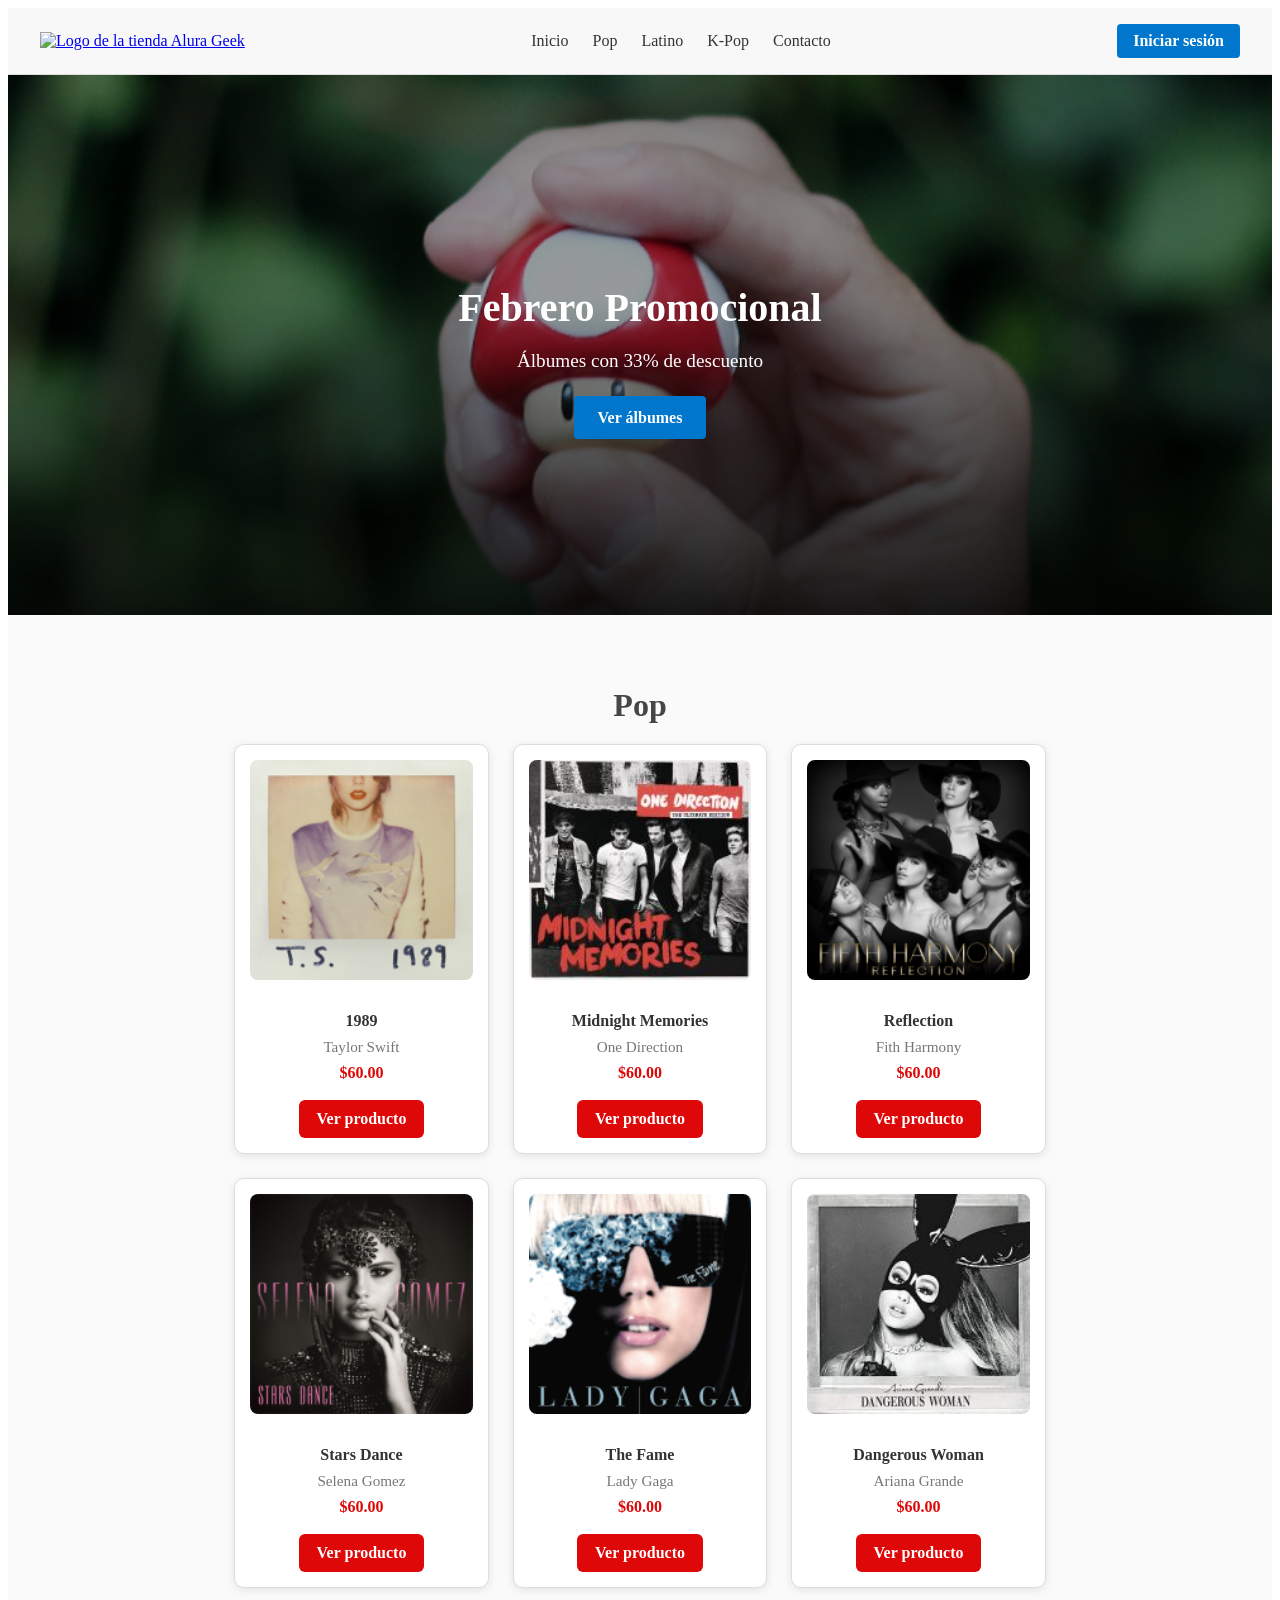
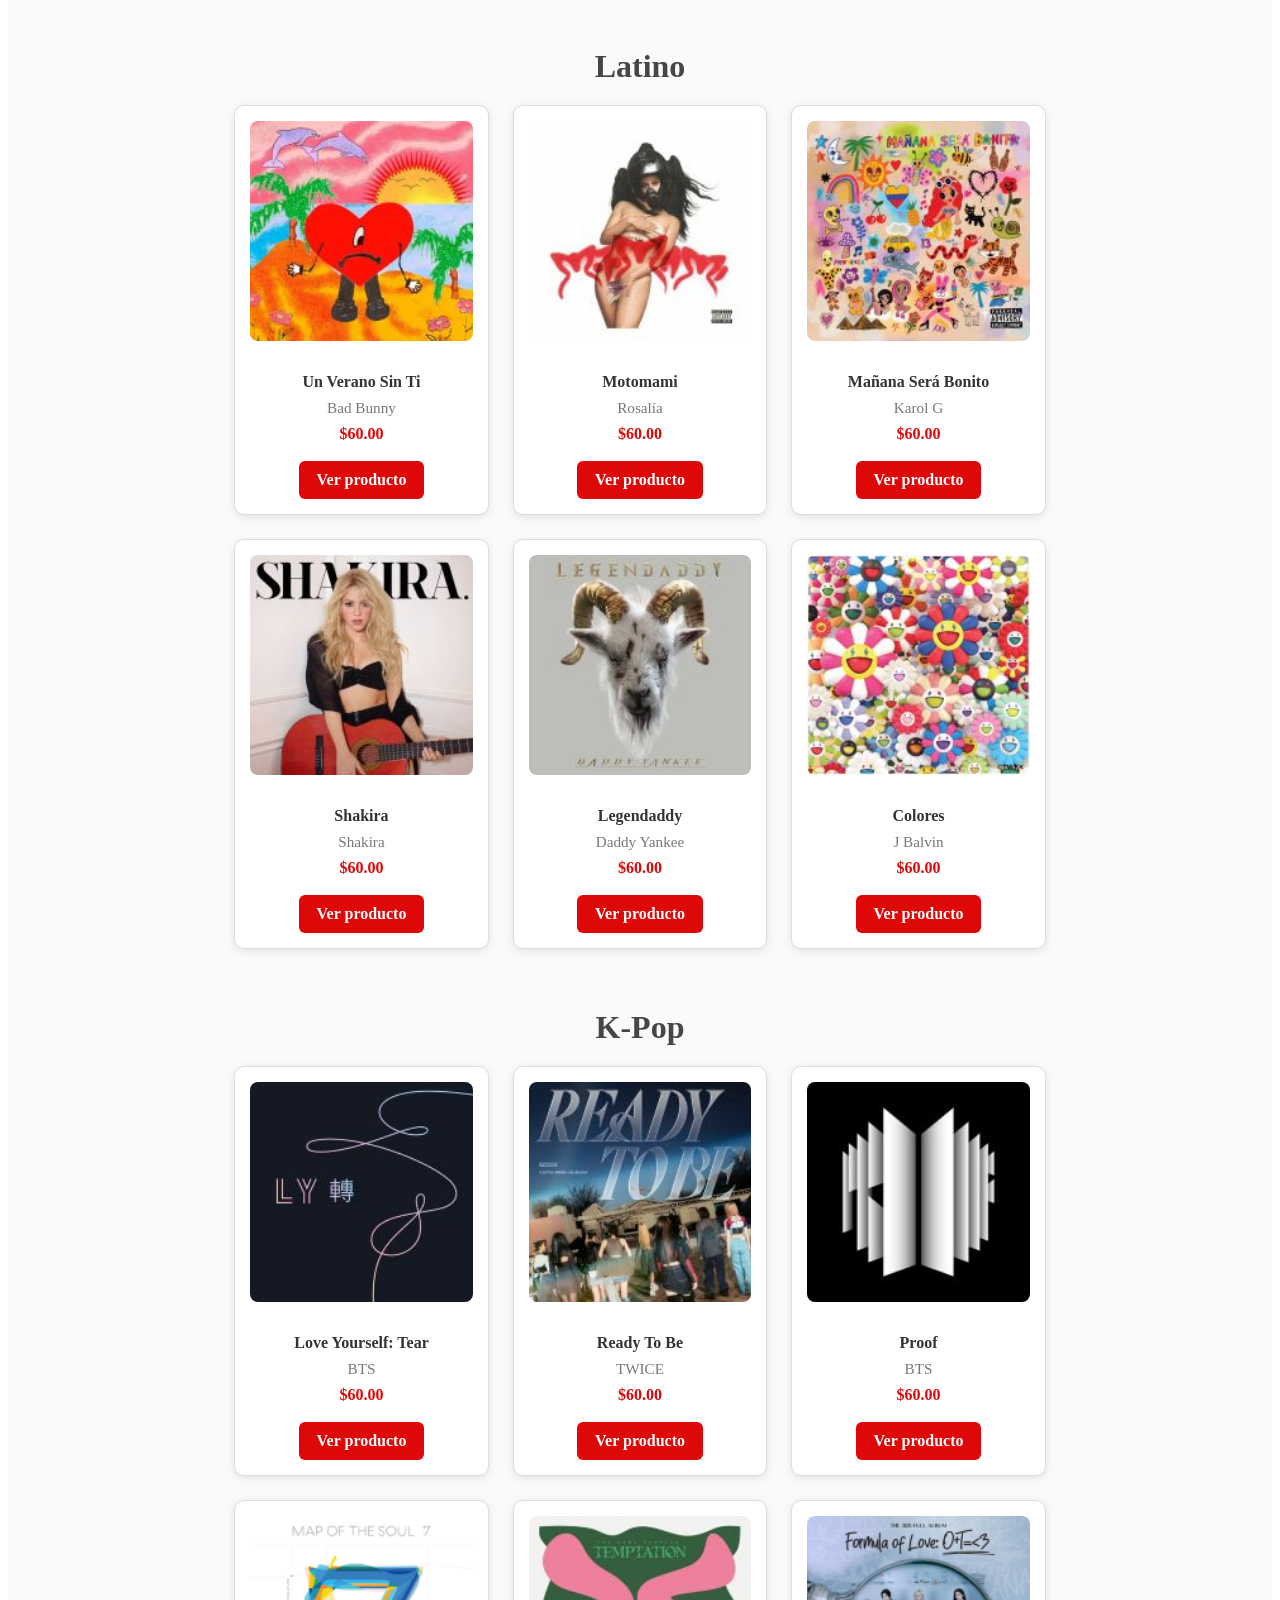
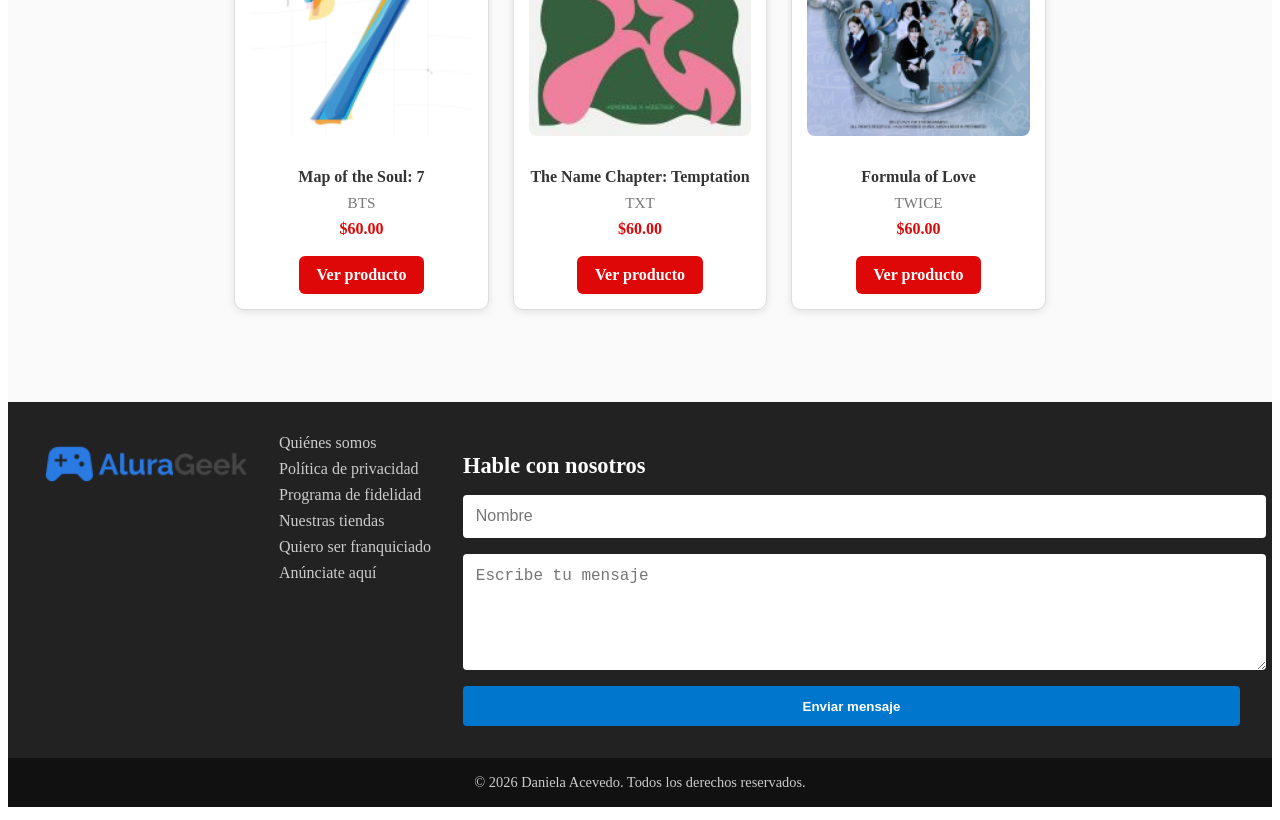
==== index.html @ 9dada1b1 "Primer commit del proyecto Alura Geek" ====
<!DOCTYPE html>
<html lang="es">
<head>
<meta charset="UTF-8">
<meta name="viewport" content="width=device-width, initial-scale=1.0">
<meta name="description" content="Tienda de álbumes musicales.">
<title>Alura Geek | Tienda de Álbumes</title>
<link rel="preconnect" href="https://fonts.googleapis.com">
<link rel="preconnect" href="https://fonts.gstatic.com" crossorigin>
<link href="https://fonts.googleapis.com/css2?family=Raleway:wght@400;500;700&display=swap" rel="stylesheet">

<link rel="stylesheet" href="estilos.css">

<link rel="stylesheet" href="css/producto.css">
</head>
<body>

<header class="header">
    <div class="logo">
        <a href="index.html">
            <img src="img/logo.png" alt="Logo de la tienda Alura Geek" loading="lazy">
        </a>
    </div>

    <nav class="navbar" aria-label="Menú principal">
        <ul class="menu">
            <li><a href="index.html">Inicio</a></li>
            <li><a href="#pop">Pop</a></li>
            <li><a href="#latino">Latino</a></li>
            <li><a href="#kpop">K-Pop</a></li>
            <li><a href="#contacto">Contacto</a></li>
        </ul>
    </nav>

        <a href="login.html" class="boton-login">Iniciar sesión</a>

   
</header>

<section class="banner">
    <div class="banner-content">
        <h1 class="banner-title">Febrero Promocional</h1>
        <p class="banner-subtitle">Álbumes con 33% de descuento</p>
        <a href="#pop" class="banner-button">Ver álbumes</a>
    </div>
</section>

<main class="contenido-productos">

<section id="pop" class="section-albums-pop">
<h2 class="titulo">Pop</h2>
<ul class="lista-productos">



    <li class="producto">
        <img src="img/1989 taylor swift.png" alt="Álbum 1989 de Taylor Swift" loading="lazy">
        <h3 class="descripcion-producto">1989</h3>
        <p class="artista">Taylor Swift</p>
        <p class="precio-producto">$60.00</p>
        <a href="#" class="boton-producto">Ver producto</a>
    </li>


    <li class="producto">
        <img src="img/midnight memories - one direction.jpg" alt="Álbum Midnight Memories de One Direction" loading="lazy">
        <h3 class="descripcion-producto">Midnight Memories</h3>
        <p class="artista">One Direction</p>
        <p class="precio-producto">$60.00</p>
        <a href="#" class="boton-producto" id="verProductoBtn">Ver producto</a>
    </li>



    <li class="producto">
        <img src="img/reflection -  fifth harmony.png" alt="Álbum Reflection de Fith Harmony" loading="lazy">
        <h3 class="descripcion-producto">Reflection</h3>
        <p class="artista">Fith Harmony</p>
        <p class="precio-producto">$60.00</p>
        <a href="#" class="boton-producto" id="verProductoBtn">Ver producto</a>
    </li>


    <li class="producto">
        <img src="img/stars dance - selena gomez.png" alt="Álbum Stars Dance de Selena Gomez" loading="lazy">
        <h3 class="descripcion-producto">Stars Dance</h3>
        <p class="artista">Selena Gomez</p>
        <p class="precio-producto">$60.00</p>
        <a href="#" class="boton-producto">Ver producto</a>
    </li>




    <li class="producto">
         <img src="img/the tame - lady gaga.png" alt="Álbum The Fame de Lady Gaga"
        loading="lazy">
         <h3 class="descripcion-producto"> The Fame </h3>
<p class="artista">
        Lady Gaga
    </p>

    <p class="precio-producto">
        $60.00
    </p>

    <a href="#" class="boton-producto">
        Ver producto
    </a>
    </li>



    <li class="producto">

    <img
        src="img/dangerous woman - ariana grande.jpg"
        alt="Álbum Dangerous Woman de Ariana Grande"
        loading="lazy">

    <h3 class="descripcion-producto">
        Dangerous Woman
    </h3>

    <p class="artista">
        Ariana Grande
    </p>

    <p class="precio-producto">
        $60.00
    </p>

    <a href="#" class="boton-producto">
        Ver producto
    </a>

</li>
</ul>

 
<!-- Modal genérico -->
<div id="modalProducto" class="modal">
    <div class="modal-content">
        <span class="cerrar">&times;</span>
        <h2 id="modalTitulo"></h2>
        <img id="modalImagen" src="" alt="">
        <p id="modalArtista"></p>
        <p id="modalPrecio"></p>
        <button class="boton-comprar">Comprar ahora</button>
    </div>
</div>


</section>





<section class="albums-latino" id="latino">

    <h2 class="titulo">Latino</h2>

    <ul class="lista-productos">

        <li class="producto">

            <img
                src="img/un verano sin ti - bad bunny.jpg"
                alt="Álbum Un Verano Sin Ti de Bad Bunny"
                loading="lazy">

            <h3 class="descripcion-producto">
                Un Verano Sin Ti
            </h3>

            <p class="artista">
                Bad Bunny
            </p>

            <p class="precio-producto">
                $60.00
            </p>

            <a href="#" class="boton-producto">
                Ver producto
            </a>

        </li>

        <li class="producto">

            <img
                src="img/motomami-rosalia.jpg"
                alt="Álbum Motomami de Rosalía"
                loading="lazy">

            <h3 class="descripcion-producto">
                Motomami
            </h3>

            <p class="artista">
                Rosalía
            </p>

            <p class="precio-producto">
                $60.00
            </p>

            <a href="#" class="boton-producto">
                Ver producto
            </a>

        </li>

        <li class="producto">

            <img
                src="img/mañana será bonito -karol g.jpg"
                alt="Álbum Mañana Será Bonito de Karol G"
                loading="lazy">

            <h3 class="descripcion-producto">
                Mañana Será Bonito
            </h3>

            <p class="artista">
                Karol G
            </p>

            <p class="precio-producto">
                $60.00
            </p>

            <a href="#" class="boton-producto">
                Ver producto
            </a>

        </li>

        <li class="producto">

            <img
                src="img/shakira-shakira.jpg"
                alt="Álbum Shakira de Shakira"
                loading="lazy">

            <h3 class="descripcion-producto">
                Shakira
            </h3>

            <p class="artista">
                Shakira
            </p>

            <p class="precio-producto">
                $60.00
            </p>

            <a href="#" class="boton-producto">
                Ver producto
            </a>

        </li>

        <li class="producto">

            <img
                src="img/legendaddy - daddy yankee.jpg"
                alt="Álbum Legendaddy de Daddy Yankee"
                loading="lazy">

            <h3 class="descripcion-producto">
                Legendaddy
            </h3>

            <p class="artista">
                Daddy Yankee
            </p>

            <p class="precio-producto">
                $60.00
            </p>

            <a href="#" class="boton-producto">
                Ver producto
            </a>

        </li>

        <li class="producto">

            <img
                src="img/colores -jbalvin.jpg"
                alt="Álbum Colores de J Balvin"
                loading="lazy">

            <h3 class="descripcion-producto">
                Colores
            </h3>

            <p class="artista">
                J Balvin
            </p>

            <p class="precio-producto">
                $60.00
            </p>

            <a href="#" class="boton-producto">
                Ver producto
            </a>

        </li>

    </ul>

</section>


<section class="diversos" id="kpop">

    <h2 class="titulo">K-Pop</h2>

    <ul class="lista-productos">

        <li class="producto">

            <img
                src="img/love yourself tear -bts.jpg"
                alt="Álbum Love Yourself: Tear de BTS"
                loading="lazy">

            <h3 class="descripcion-producto">
                Love Yourself: Tear
            </h3>

            <p class="artista">
                BTS
            </p>

            <p class="precio-producto">
                $60.00
            </p>

            <a href="#" class="boton-producto">
                Ver producto
            </a>

        </li>

        <li class="producto">

            <img
                src="img/ready to be - twice.jpg"
                alt="Álbum Ready To Be de TWICE"
                loading="lazy">

            <h3 class="descripcion-producto">
                Ready To Be
            </h3>

            <p class="artista">
                TWICE
            </p>

            <p class="precio-producto">
                $60.00
            </p>

            <a href="#" class="boton-producto">
                Ver producto
            </a>

        </li>

        <li class="producto">

            <img
                src="img/proof - bts.jpg"
                alt="Álbum Proof de BTS"
                loading="lazy">

            <h3 class="descripcion-producto">
                Proof
            </h3>

            <p class="artista">
                BTS
            </p>

            <p class="precio-producto">
                $60.00
            </p>

            <a href="#" class="boton-producto">
                Ver producto
            </a>

        </li>

        <li class="producto">

            <img
                src="img/map of the soul - bts.png"
                alt="Álbum Map of the Soul: 7 de BTS"
                loading="lazy">

            <h3 class="descripcion-producto">
                Map of the Soul: 7
            </h3>

            <p class="artista">
                BTS
            </p>

            <p class="precio-producto">
                $60.00
            </p>

            <a href="#" class="boton-producto">
                Ver producto
            </a>

        </li>

        <li class="producto">

            <img
                src="img/the name chapter temptation - txt.jpg"
                alt="Álbum The Name Chapter: Temptation de TXT"
                loading="lazy">

            <h3 class="descripcion-producto">
                The Name Chapter: Temptation
            </h3>

            <p class="artista">
                TXT
            </p>

            <p class="precio-producto">
                $60.00
            </p>

            <a href="#" class="boton-producto">
                Ver producto
            </a>

        </li>

        <li class="producto">

            <img
                src="img/formula of love-twice.png"
                alt="Álbum Formula of Love de TWICE"
                loading="lazy">

            <h3 class="descripcion-producto">
                Formula of Love
            </h3>

            <p class="artista">
                TWICE
            </p>

            <p class="precio-producto">
                $60.00
            </p>

            <a href="#" class="boton-producto">
                Ver producto
            </a>

        </li>

    </ul>

</section>

</main>

<footer class="rodapie" id="contacto">

    <div class="contenido">

        <img
            class="rodapie-logo"
            src="img/Logo.png"
            alt="Logo de Alura Geek"
            loading="lazy">

        <nav class="links">

            <a href="#">Quiénes somos</a>

            <a href="#">Política de privacidad</a>

            <a href="#">Programa de fidelidad</a>

            <a href="#">Nuestras tiendas</a>

            <a href="#">Quiero ser franquiciado</a>

            <a href="#">Anúnciate aquí</a>

        </nav>

        <div class="contacto">

            <h2 class="titulo-hable-nosotros">
                Hable con nosotros
            </h2>

            <form class="campos">

                <input
                    id="nombre"
                    class="campo-nombre"
                    type="text"
                    placeholder="Nombre"
                    required>

                <textarea
                    id="mensaje"
                    class="campo-mensaje"
                    placeholder="Escribe tu mensaje"
                    rows="5"
                    required></textarea>

                <button
                    class="boton-mensaje"
                    type="submit">
                    Enviar mensaje
                </button>

            </form>

        </div>

    </div>

</footer>

<footer class="footer">

    <p class="titulo-footer">
        © 2026 Daniela Acevedo. Todos los derechos reservados.
    </p>

</footer>

<script>

const botones = document.querySelectorAll(".lista-productos .boton-producto");
const modal = document.getElementById("modalProducto");
const cerrar = modal.querySelector(".cerrar");

const modalTitulo = document.getElementById("modalTitulo");
const modalImagen = document.getElementById("modalImagen");
const modalArtista = document.getElementById("modalArtista");
const modalPrecio = document.getElementById("modalPrecio");

botones.forEach(boton => {
    boton.addEventListener("click", e => {
        e.preventDefault();
        const producto = boton.closest(".producto");

        // Extraer datos
        const titulo = producto.querySelector(".descripcion-producto").textContent;
        const artista = producto.querySelector(".artista").textContent;
        const precio = producto.querySelector(".precio-producto").textContent;
        const imagenSrc = producto.querySelector("img").src;

        // Insertar en modal
        modalTitulo.textContent = titulo;
        modalArtista.textContent = artista;
        modalPrecio.textContent = precio;
        modalImagen.src = imagenSrc;
        modalImagen.alt = titulo;

        // Mostrar modal
        modal.style.display = "flex";
    });
});

// Cerrar modal
cerrar.onclick = () => modal.style.display = "none";
window.onclick = e => { if (e.target === modal) modal.style.display = "none"; };




</script>

</body>
</html>
---- estilos.css ----
/* ===== Header ===== */
.header {
    background-color: #f8f8f8;
    border-bottom: 1px solid #ddd;
    display: flex;
    align-items: center;
    padding: 1rem 2rem;
    gap: 2rem; /* espacio entre logo, menú y botón */
}

/* Logo */
.logo img {
    height: 50px;
    width: auto;
}

/* Navegación */
.navbar {
    flex: 1; /* ocupa espacio central */
}

.navbar .menu {
    display: flex;
    list-style: none;
    gap: 1.5rem;
    justify-content: center; /* centra el menú */
    margin: 0;
    padding: 0;
}

.navbar .menu li a {
    color: #333;
    text-decoration: none;
    font-weight: 500;
    transition: color 0.3s ease;
}

.navbar .menu li a:hover {
    color: #0077cc;
}

/* Botón login */
.boton-login {
    background-color: #0077cc; /* azul corporativo */
    color: #fff;
    padding: 0.5rem 1rem;
    border-radius: 4px;
    text-decoration: none;
    font-weight: bold;
    transition: background-color 0.3s ease;
    display: inline-block;
}

.boton-login:hover {
    background-color: #005fa3;
}

/* ===== Responsivo ===== */
@media (max-width: 768px) {
    .header {
        flex-direction: column;
        align-items: flex-start;
    }

    .navbar {
        width: 100%;
    }

    .navbar .menu {
        flex-direction: column;
        gap: 0.8rem;
        margin-top: 1rem;
        justify-content: flex-start;
    }

    .boton-login {
        margin-top: 1rem;
        align-self: flex-end;
    }
}





/* ===== Banner ===== */
.banner {
    background: url("img/banner-image.png") center/cover no-repeat; /* Imagen de fondo */
    height: 60vh;
    display: flex;
    align-items: center;
    justify-content: center;
    text-align: center;
    color: #fff;
    position: relative;
}

/* Fondo semitransparente para mejorar legibilidad */
.banner::before {
    content: "";
    position: absolute;
    inset: 0;
    background: rgba(0,0,0,0.4);
}

.banner-content {
    position: relative;
    z-index: 1;
    max-width: 600px;
    padding: 1rem;
}

/* Título */
.banner-title {
    font-size: 2.5rem;
    margin-bottom: 0.5rem;
    font-weight: bold;
}

/* Subtítulo */
.banner-subtitle {
    font-size: 1.2rem;
    margin-bottom: 1.5rem;
}

/* Botón */
.banner-button {
    display: inline-block;
    background-color: #0077cc;
    color: #fff;
    padding: 0.8rem 1.5rem;
    border-radius: 4px;
    text-decoration: none;
    font-weight: bold;
    transition: background-color 0.3s ease;
}

.banner-button:hover {
    background-color: #005fa3;
}

/* ===== Responsivo ===== */
@media (max-width: 768px) {
    .banner {
        height: 40vh;
    }

    .banner-title {
        font-size: 1.8rem;
    }

    .banner-subtitle {
        font-size: 1rem;
    }
}


/* ===== Contenedor principal ===== */
.contenido-productos {
    padding: 2rem;
    background-color: #fafafa;
}

/* Títulos de sección */
.titulo {
    text-align: center;
    font-size: 2rem;
    margin-bottom: 2rem;
    color: #333;
}

/* ===== Grid de productos ===== */
.productos {
    display: grid;
    grid-template-columns: repeat(auto-fit, minmax(220px, 1fr));
    gap: 1.5rem;
    list-style: none;
    padding: 0;
    margin: 0;
}

/* ===== Card de producto ===== */
.producto {
    background-color: #fff;
    border: 1px solid #ddd;
    border-radius: 8px;
    padding: 1rem;
    text-align: center;
    box-shadow: 2px 2px 6px rgba(0,0,0,0.1);
    transition: transform 0.2s ease, box-shadow 0.2s ease;
}

.producto:hover {
    transform: translateY(-5px);
    box-shadow: 4px 6px 12px rgba(0,0,0,0.15);
}

/* Imagen */
.producto img {
    width: 100%;
    height: auto;
    border-radius: 6px;
    margin-bottom: 1rem;
}

/* Texto */
.descripcion-producto {
    font-size: 1.2rem;
    font-weight: bold;
    margin: 0.5rem 0;
    color: #222;
}

.artista {
    font-size: 1rem;
    color: #555;
    margin-bottom: 0.5rem;
}

.precio-producto {
    font-size: 1rem;
    color: #0077cc;
    font-weight: bold;
    margin-bottom: 1rem;
}

/* Botón */
.boton-producto {
    display: inline-block;
    background-color: #0077cc;
    color: #fff;
    padding: 0.6rem 1.2rem;
    border-radius: 4px;
    text-decoration: none;
    font-weight: bold;
    transition: background-color 0.3s ease;
}

.boton-producto:hover {
    background-color: #005fa3;
}

/* ===== Responsivo ===== */
@media (max-width: 768px) {
    .titulo {
        font-size: 1.6rem;
    }
}

@media (max-width: 480px) {
    .titulo {
        font-size: 1.4rem;
    }
}


/* ===== Footer principal ===== */
.rodapie {
    background-color: #222;
    color: #fff;
    padding: 2rem;
}

.rodapie .contenido {
    display: flex;
    flex-wrap: wrap;
    justify-content: space-between;
    gap: 2rem;
    max-width: 1200px;
    margin: 0 auto;
}

/* Logo */
.rodapie-logo {
    height: 60px;
    width: auto;
}

/* Enlaces */
.links {
    display: flex;
    flex-direction: column;
    gap: 0.5rem;
}

.links a {
    color: #ccc;
    text-decoration: none;
    transition: color 0.3s ease;
}

.links a:hover {
    color: #fff;
}

/* Contacto */
.contacto {
    flex: 1 1 300px;
}

.titulo-hable-nosotros {
    font-size: 1.4rem;
    margin-bottom: 1rem;
    color: #fff;
}

.campos {
    display: flex;
    flex-direction: column;
    gap: 1rem;
}

.campo-nombre,
.campo-mensaje {
    width: 100%;
    padding: 0.8rem;
    border: none;
    border-radius: 4px;
    font-size: 1rem;
}

.campo-nombre:focus,
.campo-mensaje:focus {
    outline: 2px solid #0077cc;
}

/* Botón enviar */
.boton-mensaje {
    background-color: #0077cc;
    color: #fff;
    padding: 0.8rem 1.2rem;
    border: none;
    border-radius: 4px;
    font-weight: bold;
    cursor: pointer;
    transition: background-color 0.3s ease;
}

.boton-mensaje:hover {
    background-color: #005fa3;
}

/* ===== Footer secundario ===== */
.footer {
    background-color: #111;
    color: #ccc;
    text-align: center;
    padding: 1rem;
    font-size: 0.9rem;
}

.footer .titulo-footer {
    margin: 0;
}


/* Botón Ver producto */
.boton-producto {
    display: inline-block;
    background-color: #d60000;
    color: #fff;
    padding: 0.6rem 1.2rem;
    border-radius: 6px;
    text-decoration: none;
    font-weight: bold;
    transition: background-color 0.3s ease;
}

.boton-producto:hover {
    background-color: #a80000;
}


.modal {
    display: none;
    position: fixed;
    z-index: 1000;
    inset: 0;
    background-color: rgba(0,0,0,0.6);
    justify-content: center;
    align-items: center;
}

.modal-content {
    background-color: #fff;
    padding: 2rem;
    border-radius: 8px;
    width: 90%;
    max-width: 400px;
    text-align: center;
    box-shadow: 0 4px 10px rgba(0,0,0,0.3);
    position: relative;
}

.cerrar {
    position: absolute;
    top: 15px;
    right: 20px;
    font-size: 1.5rem;
    cursor: pointer;
}


.lista-productos {
    list-style: none; /* elimina los puntos de la lista */
    padding: 0;
    margin: 0;
}

.lista-productos {
    display: flex;
    flex-wrap: wrap;
    gap: 1.5rem;
    justify-content: center;
}
---- css/producto.css ----
/*==============================
    PRODUCTOS
==============================*/

.section-albums-pop,
.albums-latino,
.diversos{
    width:90%;
    max-width:1200px;
    margin:60px auto;
}

.section-albums-pop{
    margin-top:40px;
}

.titulo{
    font-size:2rem;
    font-weight:700;
    color:#464646;
    margin-bottom:20px;
}

/*==============================
    GRID
==============================*/

.productos{
    display:grid;
    grid-template-columns:repeat(auto-fit,minmax(180px,1fr));
    gap:25px;
    list-style:none;
    padding:0;
    margin:0;
}

/*==============================
    TARJETA
==============================*/

.producto{
    background:#fff;
    border-radius:10px;
    padding:15px;
    box-shadow:0 2px 8px rgba(0,0,0,.10);
    transition:.3s;
    animation:fade .5s ease;
}

.producto:hover{
    transform:translateY(-5px);
    box-shadow:0 8px 20px rgba(0,0,0,.15);
}

/*==============================
    IMAGEN
==============================*/

.producto img{
    width:100%;
    height:220px;
    object-fit:cover;
    border-radius:8px;
    transition:.3s;
}

.producto:hover img{
    transform:scale(1.03);
}

/*==============================
    TEXTO
==============================*/

.descripcion-producto{
    margin-top:12px;
    font-size:1rem;
    font-weight:600;
    color:#333;
}

.artista{
    margin:6px 0;
    color:#777;
    font-size:.95rem;
}

.precio-producto{
    margin:8px 0;
    color:#de0808;
    font-size:1rem;
    font-weight:bold;
}

/*==============================
    BOTÓN
==============================*/

.boton-producto{
    display:inline-block;
    margin-top:10px;
    padding:10px 18px;
    background:#de0808;
    color:#fff;
    border-radius:6px;
    text-decoration:none;
    transition:.3s;
}

.boton-producto:hover{
    background:#b30000;
}

/*==============================
    ANIMACIÓN
==============================*/

@keyframes fade{

    from{
        opacity:0;
        transform:translateY(20px);
    }

    to{
        opacity:1;
        transform:translateY(0);
    }

}

/*==============================
    RESPONSIVE
==============================*/

@media(max-width:768px){

    .productos{
        grid-template-columns:repeat(2,1fr);
    }

    .titulo{
        text-align:center;
    }

}

@media(max-width:480px){

    .productos{
        grid-template-columns:1fr;
    }

    .producto{
        max-width:320px;
        margin:auto;
    }

}
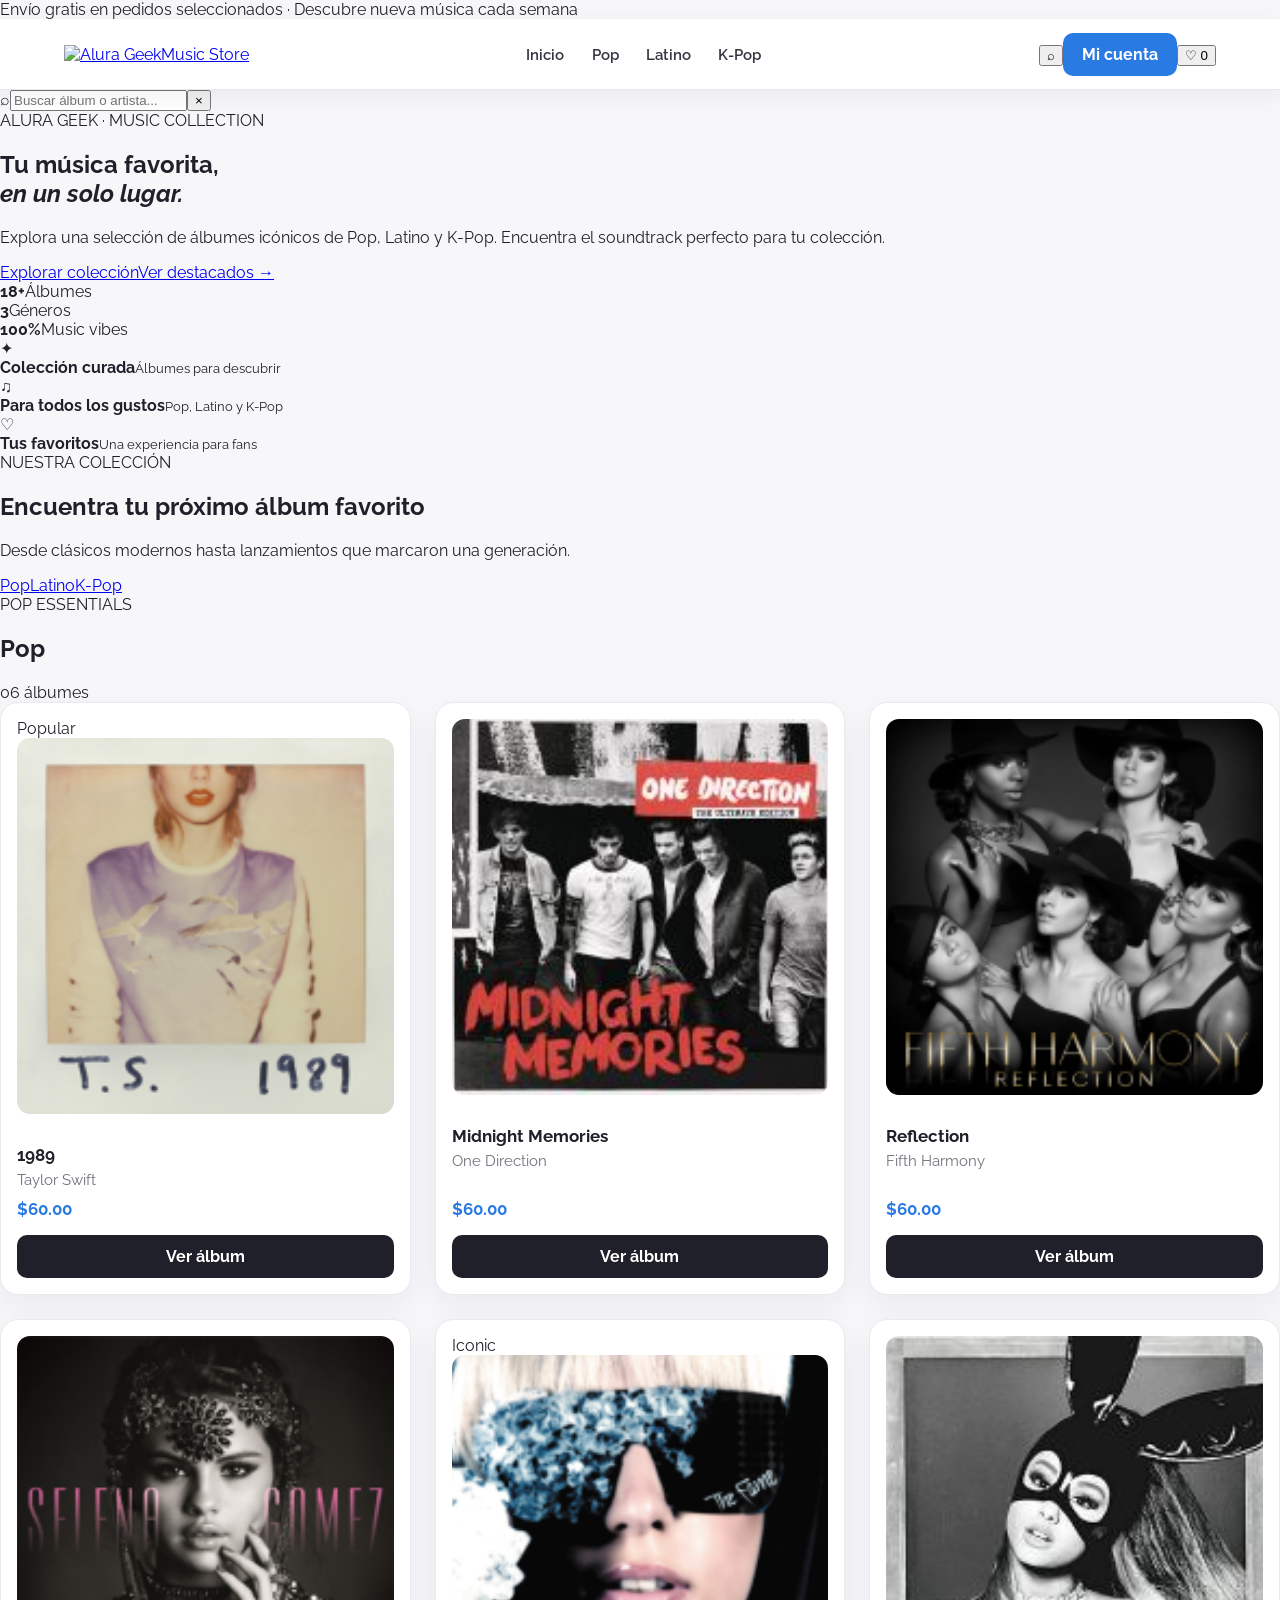
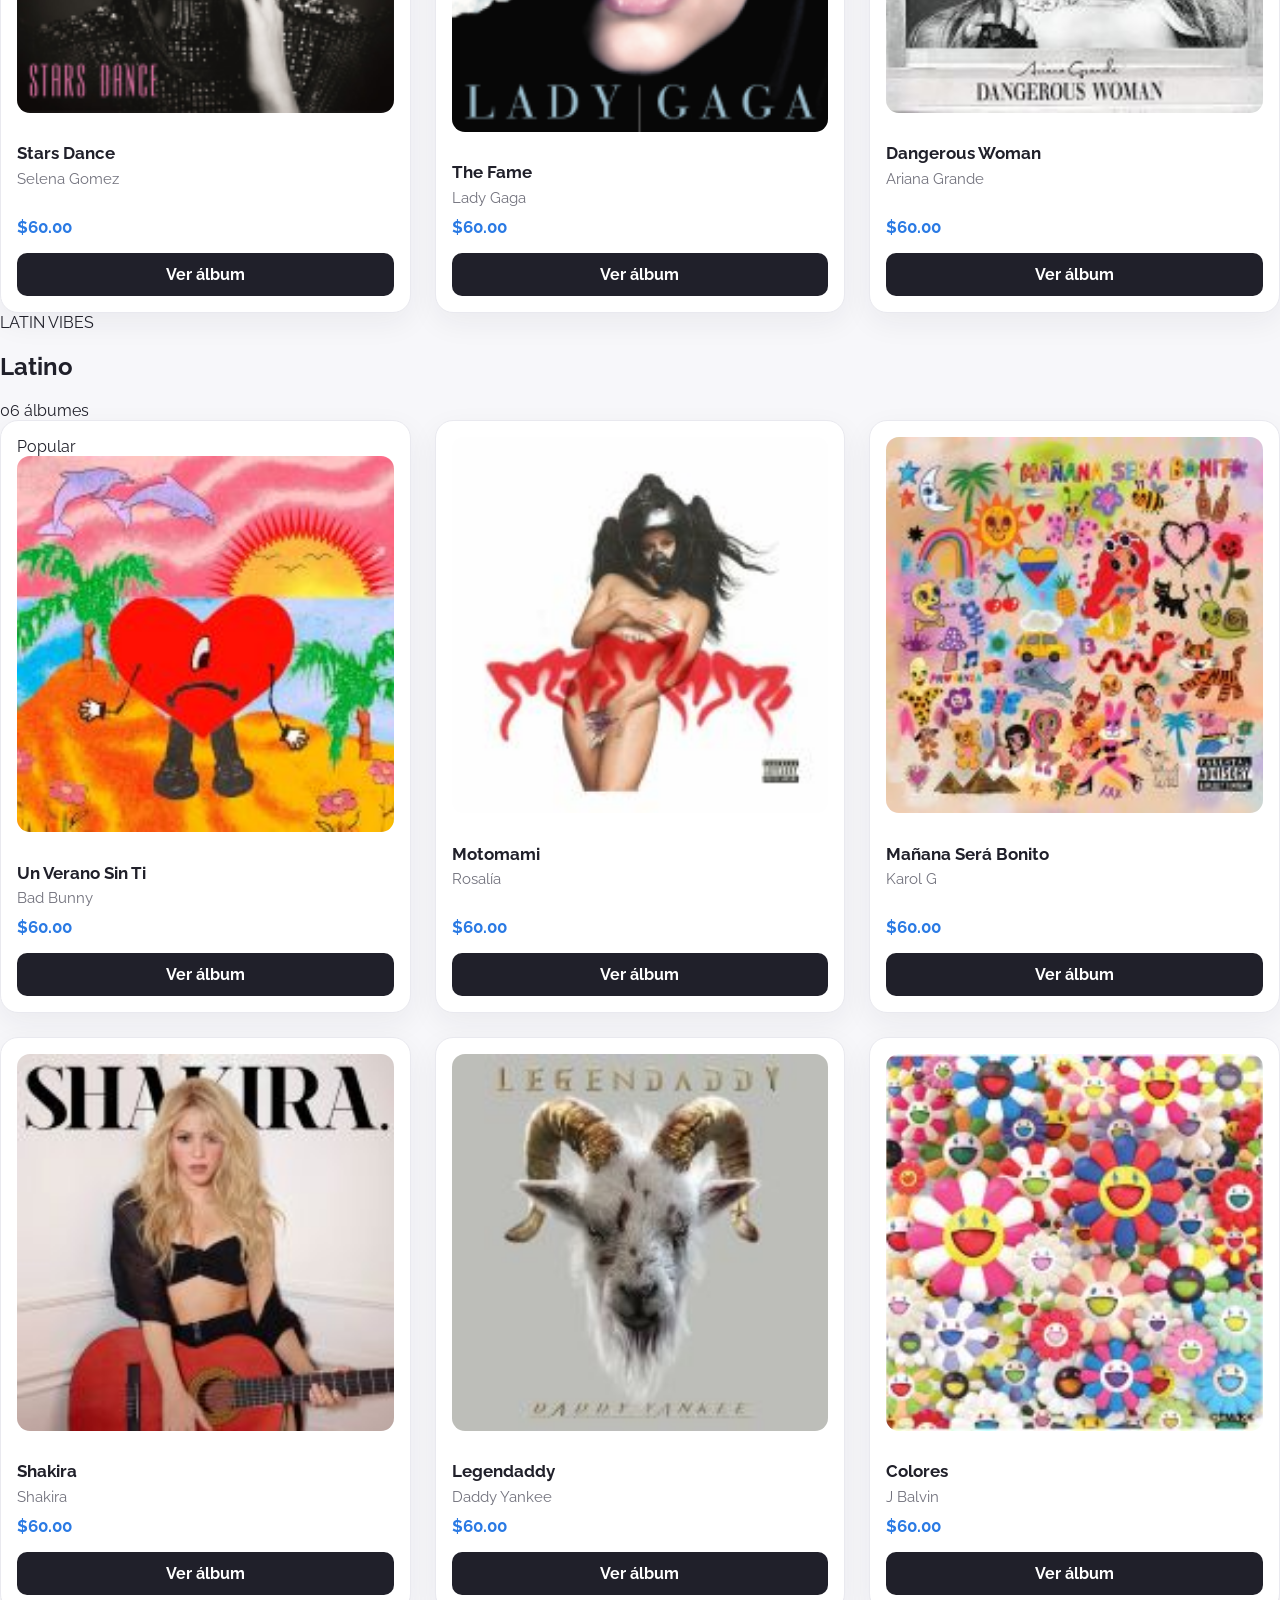
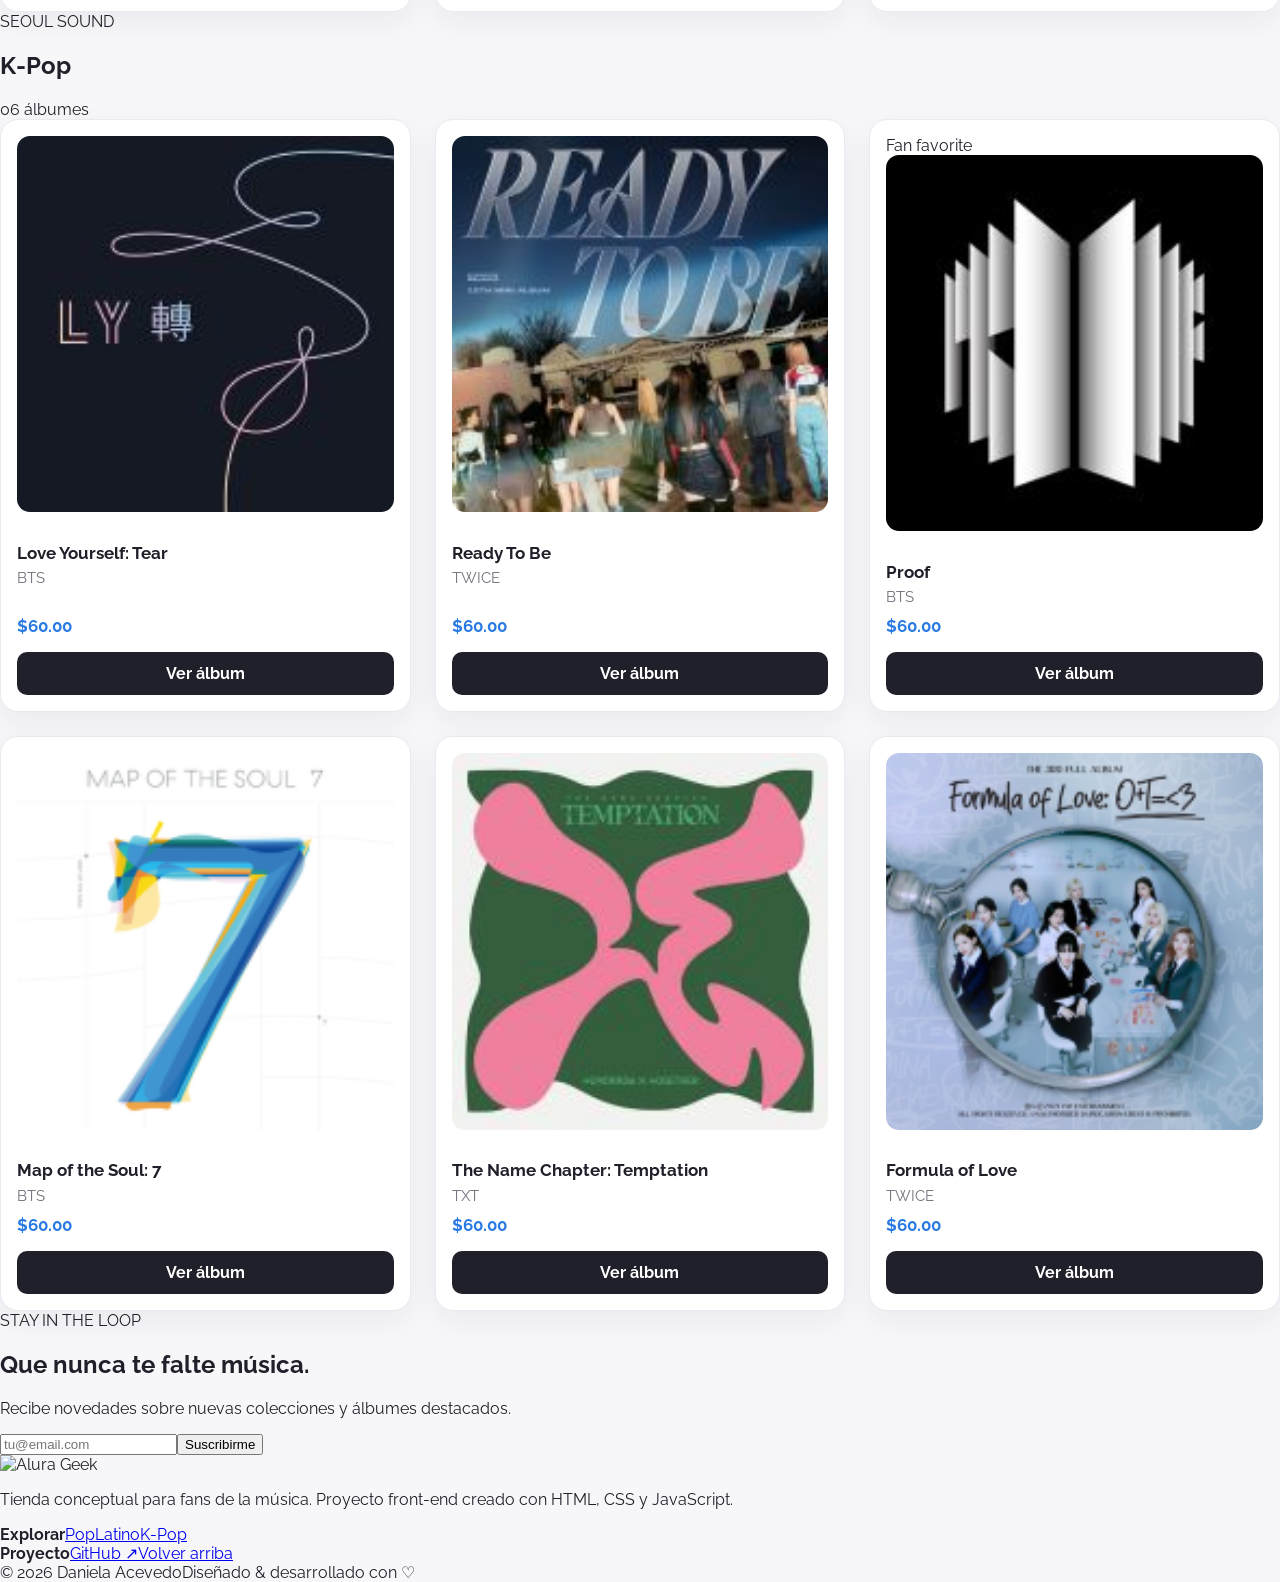
==== commit 98beabcf: "Redesign Alura Geek as portfolio-ready music store" ====
--- a/index.html
+++ b/index.html
@@ -1,597 +1 @@
-<!DOCTYPE html>
-<html lang="es">
-<head>
-<meta charset="UTF-8">
-<meta name="viewport" content="width=device-width, initial-scale=1.0">
-<meta name="description" content="Tienda de álbumes musicales.">
-<title>Alura Geek | Tienda de Álbumes</title>
-<link rel="preconnect" href="https://fonts.googleapis.com">
-<link rel="preconnect" href="https://fonts.gstatic.com" crossorigin>
-<link href="https://fonts.googleapis.com/css2?family=Raleway:wght@400;500;700&display=swap" rel="stylesheet">
-
-<link rel="stylesheet" href="estilos.css">
-
-<link rel="stylesheet" href="css/producto.css">
-</head>
-<body>
-
-<header class="header">
-    <div class="logo">
-        <a href="index.html">
-            <img src="img/logo.png" alt="Logo de la tienda Alura Geek" loading="lazy">
-        </a>
-    </div>
-
-    <nav class="navbar" aria-label="Menú principal">
-        <ul class="menu">
-            <li><a href="index.html">Inicio</a></li>
-            <li><a href="#pop">Pop</a></li>
-            <li><a href="#latino">Latino</a></li>
-            <li><a href="#kpop">K-Pop</a></li>
-            <li><a href="#contacto">Contacto</a></li>
-        </ul>
-    </nav>
-
-        <a href="login.html" class="boton-login">Iniciar sesión</a>
-
-   
-</header>
-
-<section class="banner">
-    <div class="banner-content">
-        <h1 class="banner-title">Febrero Promocional</h1>
-        <p class="banner-subtitle">Álbumes con 33% de descuento</p>
-        <a href="#pop" class="banner-button">Ver álbumes</a>
-    </div>
-</section>
-
-<main class="contenido-productos">
-
-<section id="pop" class="section-albums-pop">
-<h2 class="titulo">Pop</h2>
-<ul class="lista-productos">
-
-
-
-    <li class="producto">
-        <img src="img/1989 taylor swift.png" alt="Álbum 1989 de Taylor Swift" loading="lazy">
-        <h3 class="descripcion-producto">1989</h3>
-        <p class="artista">Taylor Swift</p>
-        <p class="precio-producto">$60.00</p>
-        <a href="#" class="boton-producto">Ver producto</a>
-    </li>
-
-
-    <li class="producto">
-        <img src="img/midnight memories - one direction.jpg" alt="Álbum Midnight Memories de One Direction" loading="lazy">
-        <h3 class="descripcion-producto">Midnight Memories</h3>
-        <p class="artista">One Direction</p>
-        <p class="precio-producto">$60.00</p>
-        <a href="#" class="boton-producto" id="verProductoBtn">Ver producto</a>
-    </li>
-
-
-
-    <li class="producto">
-        <img src="img/reflection -  fifth harmony.png" alt="Álbum Reflection de Fith Harmony" loading="lazy">
-        <h3 class="descripcion-producto">Reflection</h3>
-        <p class="artista">Fith Harmony</p>
-        <p class="precio-producto">$60.00</p>
-        <a href="#" class="boton-producto" id="verProductoBtn">Ver producto</a>
-    </li>
-
-
-    <li class="producto">
-        <img src="img/stars dance - selena gomez.png" alt="Álbum Stars Dance de Selena Gomez" loading="lazy">
-        <h3 class="descripcion-producto">Stars Dance</h3>
-        <p class="artista">Selena Gomez</p>
-        <p class="precio-producto">$60.00</p>
-        <a href="#" class="boton-producto">Ver producto</a>
-    </li>
-
-
-
-
-    <li class="producto">
-         <img src="img/the tame - lady gaga.png" alt="Álbum The Fame de Lady Gaga"
-        loading="lazy">
-         <h3 class="descripcion-producto"> The Fame </h3>
-<p class="artista">
-        Lady Gaga
-    </p>
-
-    <p class="precio-producto">
-        $60.00
-    </p>
-
-    <a href="#" class="boton-producto">
-        Ver producto
-    </a>
-    </li>
-
-
-
-    <li class="producto">
-
-    <img
-        src="img/dangerous woman - ariana grande.jpg"
-        alt="Álbum Dangerous Woman de Ariana Grande"
-        loading="lazy">
-
-    <h3 class="descripcion-producto">
-        Dangerous Woman
-    </h3>
-
-    <p class="artista">
-        Ariana Grande
-    </p>
-
-    <p class="precio-producto">
-        $60.00
-    </p>
-
-    <a href="#" class="boton-producto">
-        Ver producto
-    </a>
-
-</li>
-</ul>
-
- 
-<!-- Modal genérico -->
-<div id="modalProducto" class="modal">
-    <div class="modal-content">
-        <span class="cerrar">&times;</span>
-        <h2 id="modalTitulo"></h2>
-        <img id="modalImagen" src="" alt="">
-        <p id="modalArtista"></p>
-        <p id="modalPrecio"></p>
-        <button class="boton-comprar">Comprar ahora</button>
-    </div>
-</div>
-
-
-</section>
-
-
-
-
-
-<section class="albums-latino" id="latino">
-
-    <h2 class="titulo">Latino</h2>
-
-    <ul class="lista-productos">
-
-        <li class="producto">
-
-            <img
-                src="img/un verano sin ti - bad bunny.jpg"
-                alt="Álbum Un Verano Sin Ti de Bad Bunny"
-                loading="lazy">
-
-            <h3 class="descripcion-producto">
-                Un Verano Sin Ti
-            </h3>
-
-            <p class="artista">
-                Bad Bunny
-            </p>
-
-            <p class="precio-producto">
-                $60.00
-            </p>
-
-            <a href="#" class="boton-producto">
-                Ver producto
-            </a>
-
-        </li>
-
-        <li class="producto">
-
-            <img
-                src="img/motomami-rosalia.jpg"
-                alt="Álbum Motomami de Rosalía"
-                loading="lazy">
-
-            <h3 class="descripcion-producto">
-                Motomami
-            </h3>
-
-            <p class="artista">
-                Rosalía
-            </p>
-
-            <p class="precio-producto">
-                $60.00
-            </p>
-
-            <a href="#" class="boton-producto">
-                Ver producto
-            </a>
-
-        </li>
-
-        <li class="producto">
-
-            <img
-                src="img/mañana será bonito -karol g.jpg"
-                alt="Álbum Mañana Será Bonito de Karol G"
-                loading="lazy">
-
-            <h3 class="descripcion-producto">
-                Mañana Será Bonito
-            </h3>
-
-            <p class="artista">
-                Karol G
-            </p>
-
-            <p class="precio-producto">
-                $60.00
-            </p>
-
-            <a href="#" class="boton-producto">
-                Ver producto
-            </a>
-
-        </li>
-
-        <li class="producto">
-
-            <img
-                src="img/shakira-shakira.jpg"
-                alt="Álbum Shakira de Shakira"
-                loading="lazy">
-
-            <h3 class="descripcion-producto">
-                Shakira
-            </h3>
-
-            <p class="artista">
-                Shakira
-            </p>
-
-            <p class="precio-producto">
-                $60.00
-            </p>
-
-            <a href="#" class="boton-producto">
-                Ver producto
-            </a>
-
-        </li>
-
-        <li class="producto">
-
-            <img
-                src="img/legendaddy - daddy yankee.jpg"
-                alt="Álbum Legendaddy de Daddy Yankee"
-                loading="lazy">
-
-            <h3 class="descripcion-producto">
-                Legendaddy
-            </h3>
-
-            <p class="artista">
-                Daddy Yankee
-            </p>
-
-            <p class="precio-producto">
-                $60.00
-            </p>
-
-            <a href="#" class="boton-producto">
-                Ver producto
-            </a>
-
-        </li>
-
-        <li class="producto">
-
-            <img
-                src="img/colores -jbalvin.jpg"
-                alt="Álbum Colores de J Balvin"
-                loading="lazy">
-
-            <h3 class="descripcion-producto">
-                Colores
-            </h3>
-
-            <p class="artista">
-                J Balvin
-            </p>
-
-            <p class="precio-producto">
-                $60.00
-            </p>
-
-            <a href="#" class="boton-producto">
-                Ver producto
-            </a>
-
-        </li>
-
-    </ul>
-
-</section>
-
-
-<section class="diversos" id="kpop">
-
-    <h2 class="titulo">K-Pop</h2>
-
-    <ul class="lista-productos">
-
-        <li class="producto">
-
-            <img
-                src="img/love yourself tear -bts.jpg"
-                alt="Álbum Love Yourself: Tear de BTS"
-                loading="lazy">
-
-            <h3 class="descripcion-producto">
-                Love Yourself: Tear
-            </h3>
-
-            <p class="artista">
-                BTS
-            </p>
-
-            <p class="precio-producto">
-                $60.00
-            </p>
-
-            <a href="#" class="boton-producto">
-                Ver producto
-            </a>
-
-        </li>
-
-        <li class="producto">
-
-            <img
-                src="img/ready to be - twice.jpg"
-                alt="Álbum Ready To Be de TWICE"
-                loading="lazy">
-
-            <h3 class="descripcion-producto">
-                Ready To Be
-            </h3>
-
-            <p class="artista">
-                TWICE
-            </p>
-
-            <p class="precio-producto">
-                $60.00
-            </p>
-
-            <a href="#" class="boton-producto">
-                Ver producto
-            </a>
-
-        </li>
-
-        <li class="producto">
-
-            <img
-                src="img/proof - bts.jpg"
-                alt="Álbum Proof de BTS"
-                loading="lazy">
-
-            <h3 class="descripcion-producto">
-                Proof
-            </h3>
-
-            <p class="artista">
-                BTS
-            </p>
-
-            <p class="precio-producto">
-                $60.00
-            </p>
-
-            <a href="#" class="boton-producto">
-                Ver producto
-            </a>
-
-        </li>
-
-        <li class="producto">
-
-            <img
-                src="img/map of the soul - bts.png"
-                alt="Álbum Map of the Soul: 7 de BTS"
-                loading="lazy">
-
-            <h3 class="descripcion-producto">
-                Map of the Soul: 7
-            </h3>
-
-            <p class="artista">
-                BTS
-            </p>
-
-            <p class="precio-producto">
-                $60.00
-            </p>
-
-            <a href="#" class="boton-producto">
-                Ver producto
-            </a>
-
-        </li>
-
-        <li class="producto">
-
-            <img
-                src="img/the name chapter temptation - txt.jpg"
-                alt="Álbum The Name Chapter: Temptation de TXT"
-                loading="lazy">
-
-            <h3 class="descripcion-producto">
-                The Name Chapter: Temptation
-            </h3>
-
-            <p class="artista">
-                TXT
-            </p>
-
-            <p class="precio-producto">
-                $60.00
-            </p>
-
-            <a href="#" class="boton-producto">
-                Ver producto
-            </a>
-
-        </li>
-
-        <li class="producto">
-
-            <img
-                src="img/formula of love-twice.png"
-                alt="Álbum Formula of Love de TWICE"
-                loading="lazy">
-
-            <h3 class="descripcion-producto">
-                Formula of Love
-            </h3>
-
-            <p class="artista">
-                TWICE
-            </p>
-
-            <p class="precio-producto">
-                $60.00
-            </p>
-
-            <a href="#" class="boton-producto">
-                Ver producto
-            </a>
-
-        </li>
-
-    </ul>
-
-</section>
-
-</main>
-
-<footer class="rodapie" id="contacto">
-
-    <div class="contenido">
-
-        <img
-            class="rodapie-logo"
-            src="img/Logo.png"
-            alt="Logo de Alura Geek"
-            loading="lazy">
-
-        <nav class="links">
-
-            <a href="#">Quiénes somos</a>
-
-            <a href="#">Política de privacidad</a>
-
-            <a href="#">Programa de fidelidad</a>
-
-            <a href="#">Nuestras tiendas</a>
-
-            <a href="#">Quiero ser franquiciado</a>
-
-            <a href="#">Anúnciate aquí</a>
-
-        </nav>
-
-        <div class="contacto">
-
-            <h2 class="titulo-hable-nosotros">
-                Hable con nosotros
-            </h2>
-
-            <form class="campos">
-
-                <input
-                    id="nombre"
-                    class="campo-nombre"
-                    type="text"
-                    placeholder="Nombre"
-                    required>
-
-                <textarea
-                    id="mensaje"
-                    class="campo-mensaje"
-                    placeholder="Escribe tu mensaje"
-                    rows="5"
-                    required></textarea>
-
-                <button
-                    class="boton-mensaje"
-                    type="submit">
-                    Enviar mensaje
-                </button>
-
-            </form>
-
-        </div>
-
-    </div>
-
-</footer>
-
-<footer class="footer">
-
-    <p class="titulo-footer">
-        © 2026 Daniela Acevedo. Todos los derechos reservados.
-    </p>
-
-</footer>
-
-<script>
-
-const botones = document.querySelectorAll(".lista-productos .boton-producto");
-const modal = document.getElementById("modalProducto");
-const cerrar = modal.querySelector(".cerrar");
-
-const modalTitulo = document.getElementById("modalTitulo");
-const modalImagen = document.getElementById("modalImagen");
-const modalArtista = document.getElementById("modalArtista");
-const modalPrecio = document.getElementById("modalPrecio");
-
-botones.forEach(boton => {
-    boton.addEventListener("click", e => {
-        e.preventDefault();
-        const producto = boton.closest(".producto");
-
-        // Extraer datos
-        const titulo = producto.querySelector(".descripcion-producto").textContent;
-        const artista = producto.querySelector(".artista").textContent;
-        const precio = producto.querySelector(".precio-producto").textContent;
-        const imagenSrc = producto.querySelector("img").src;
-
-        // Insertar en modal
-        modalTitulo.textContent = titulo;
-        modalArtista.textContent = artista;
-        modalPrecio.textContent = precio;
-        modalImagen.src = imagenSrc;
-        modalImagen.alt = titulo;
-
-        // Mostrar modal
-        modal.style.display = "flex";
-    });
-});
-
-// Cerrar modal
-cerrar.onclick = () => modal.style.display = "none";
-window.onclick = e => { if (e.target === modal) modal.style.display = "none"; };
-
-
-
-
-</script>
-
-</body>
-</html>+<!DOCTYPE html><html lang="es"><head><meta charset="UTF-8"><meta name="viewport" content="width=device-width,initial-scale=1"><meta name="description" content="Alura Geek, tienda online de álbumes musicales creada por Daniela Acevedo."><title>Alura Geek | Music Store</title><link rel="preconnect" href="https://fonts.googleapis.com"><link rel="preconnect" href="https://fonts.gstatic.com" crossorigin><link href="https://fonts.googleapis.com/css2?family=Raleway:wght@400;500;600;700;800&display=swap" rel="stylesheet"><link rel="stylesheet" href="estilos.css"><link rel="stylesheet" href="css/producto.css"></head><body><div class="topbar">Envío gratis en pedidos seleccionados · Descubre nueva música cada semana</div><header class="header"><a class="brand" href="#inicio"><img src="img/logo.png" alt="Alura Geek"><span>Music Store</span></a><nav class="navbar"><ul class="menu"><li><a href="#inicio">Inicio</a></li><li><a href="#pop">Pop</a></li><li><a href="#latino">Latino</a></li><li><a href="#kpop">K-Pop</a></li></ul></nav><div class="header-actions"><button class="icon-button" id="searchToggle">⌕</button><a href="login.html" class="boton-login">Mi cuenta</a><button class="cart-button">♡ <span>0</span></button></div></header><div class="search-panel" id="searchPanel"><div class="search-wrap"><span>⌕</span><input id="searchInput" type="search" placeholder="Buscar álbum o artista..."><button id="searchClose">×</button></div></div><main><section class="hero" id="inicio"><div class="hero-overlay"></div><div class="hero-content"><span class="eyebrow">ALURA GEEK · MUSIC COLLECTION</span><h1>Tu música favorita,<br><em>en un solo lugar.</em></h1><p>Explora una selección de álbumes icónicos de Pop, Latino y K-Pop. Encuentra el soundtrack perfecto para tu colección.</p><div class="hero-actions"><a class="primary-cta" href="#catalogo">Explorar colección</a><a class="secondary-cta" href="#destacados">Ver destacados →</a></div><div class="hero-stats"><div><strong>18+</strong><span>Álbumes</span></div><div><strong>3</strong><span>Géneros</span></div><div><strong>100%</strong><span>Music vibes</span></div></div></div></section><section class="benefits"><article><span>✦</span><div><strong>Colección curada</strong><small>Álbumes para descubrir</small></div></article><article><span>♫</span><div><strong>Para todos los gustos</strong><small>Pop, Latino y K-Pop</small></div></article><article><span>♡</span><div><strong>Tus favoritos</strong><small>Una experiencia para fans</small></div></article></section><section class="intro" id="destacados"><span class="section-kicker">NUESTRA COLECCIÓN</span><h2>Encuentra tu próximo álbum favorito</h2><p>Desde clásicos modernos hasta lanzamientos que marcaron una generación.</p><div class="category-pills"><a href="#pop">Pop</a><a href="#latino">Latino</a><a href="#kpop">K-Pop</a></div></section><div class="catalog" id="catalogo"><section id="pop" class="music-section"><div class="section-heading"><div><span class="section-kicker">POP ESSENTIALS</span><h2>Pop</h2></div><span class="section-count">06 álbumes</span></div><ul class="lista-productos"><li class="producto"><span class="badge">Popular</span><img src="img/1989 taylor swift.png" alt="1989 de Taylor Swift"><h3 class="descripcion-producto">1989</h3><p class="artista">Taylor Swift</p><p class="precio-producto">$60.00</p><a href="#" class="boton-producto">Ver álbum</a></li><li class="producto"><img src="img/midnight memories - one direction.jpg" alt="Midnight Memories"><h3 class="descripcion-producto">Midnight Memories</h3><p class="artista">One Direction</p><p class="precio-producto">$60.00</p><a href="#" class="boton-producto">Ver álbum</a></li><li class="producto"><img src="img/reflection -  fifth harmony.png" alt="Reflection"><h3 class="descripcion-producto">Reflection</h3><p class="artista">Fifth Harmony</p><p class="precio-producto">$60.00</p><a href="#" class="boton-producto">Ver álbum</a></li><li class="producto"><img src="img/stars dance - selena gomez.png" alt="Stars Dance"><h3 class="descripcion-producto">Stars Dance</h3><p class="artista">Selena Gomez</p><p class="precio-producto">$60.00</p><a href="#" class="boton-producto">Ver álbum</a></li><li class="producto"><span class="badge new">Iconic</span><img src="img/the tame - lady gaga.png" alt="The Fame"><h3 class="descripcion-producto">The Fame</h3><p class="artista">Lady Gaga</p><p class="precio-producto">$60.00</p><a href="#" class="boton-producto">Ver álbum</a></li><li class="producto"><img src="img/dangerous woman - ariana grande.jpg" alt="Dangerous Woman"><h3 class="descripcion-producto">Dangerous Woman</h3><p class="artista">Ariana Grande</p><p class="precio-producto">$60.00</p><a href="#" class="boton-producto">Ver álbum</a></li></ul></section><section id="latino" class="music-section"><div class="section-heading"><div><span class="section-kicker">LATIN VIBES</span><h2>Latino</h2></div><span class="section-count">06 álbumes</span></div><ul class="lista-productos"><li class="producto"><span class="badge">Popular</span><img src="img/un verano sin ti - bad bunny.jpg" alt="Un Verano Sin Ti"><h3 class="descripcion-producto">Un Verano Sin Ti</h3><p class="artista">Bad Bunny</p><p class="precio-producto">$60.00</p><a href="#" class="boton-producto">Ver álbum</a></li><li class="producto"><img src="img/motomami-rosalia.jpg" alt="Motomami"><h3 class="descripcion-producto">Motomami</h3><p class="artista">Rosalía</p><p class="precio-producto">$60.00</p><a href="#" class="boton-producto">Ver álbum</a></li><li class="producto"><img src="img/mañana será bonito -karol g.jpg" alt="Mañana Será Bonito"><h3 class="descripcion-producto">Mañana Será Bonito</h3><p class="artista">Karol G</p><p class="precio-producto">$60.00</p><a href="#" class="boton-producto">Ver álbum</a></li><li class="producto"><img src="img/shakira-shakira.jpg" alt="Shakira"><h3 class="descripcion-producto">Shakira</h3><p class="artista">Shakira</p><p class="precio-producto">$60.00</p><a href="#" class="boton-producto">Ver álbum</a></li><li class="producto"><img src="img/legendaddy - daddy yankee.jpg" alt="Legendaddy"><h3 class="descripcion-producto">Legendaddy</h3><p class="artista">Daddy Yankee</p><p class="precio-producto">$60.00</p><a href="#" class="boton-producto">Ver álbum</a></li><li class="producto"><img src="img/colores -jbalvin.jpg" alt="Colores"><h3 class="descripcion-producto">Colores</h3><p class="artista">J Balvin</p><p class="precio-producto">$60.00</p><a href="#" class="boton-producto">Ver álbum</a></li></ul></section><section id="kpop" class="music-section"><div class="section-heading"><div><span class="section-kicker">SEOUL SOUND</span><h2>K-Pop</h2></div><span class="section-count">06 álbumes</span></div><ul class="lista-productos"><li class="producto"><img src="img/love yourself tear -bts.jpg" alt="Love Yourself Tear"><h3 class="descripcion-producto">Love Yourself: Tear</h3><p class="artista">BTS</p><p class="precio-producto">$60.00</p><a href="#" class="boton-producto">Ver álbum</a></li><li class="producto"><img src="img/ready to be - twice.jpg" alt="Ready To Be"><h3 class="descripcion-producto">Ready To Be</h3><p class="artista">TWICE</p><p class="precio-producto">$60.00</p><a href="#" class="boton-producto">Ver álbum</a></li><li class="producto"><span class="badge">Fan favorite</span><img src="img/proof - bts.jpg" alt="Proof"><h3 class="descripcion-producto">Proof</h3><p class="artista">BTS</p><p class="precio-producto">$60.00</p><a href="#" class="boton-producto">Ver álbum</a></li><li class="producto"><img src="img/map of the soul - bts.png" alt="Map of the Soul 7"><h3 class="descripcion-producto">Map of the Soul: 7</h3><p class="artista">BTS</p><p class="precio-producto">$60.00</p><a href="#" class="boton-producto">Ver álbum</a></li><li class="producto"><img src="img/the name chapter temptation - txt.jpg" alt="The Name Chapter Temptation"><h3 class="descripcion-producto">The Name Chapter: Temptation</h3><p class="artista">TXT</p><p class="precio-producto">$60.00</p><a href="#" class="boton-producto">Ver álbum</a></li><li class="producto"><img src="img/formula of love-twice.png" alt="Formula of Love"><h3 class="descripcion-producto">Formula of Love</h3><p class="artista">TWICE</p><p class="precio-producto">$60.00</p><a href="#" class="boton-producto">Ver álbum</a></li></ul></section></div><section class="newsletter"><div><span class="section-kicker">STAY IN THE LOOP</span><h2>Que nunca te falte música.</h2><p>Recibe novedades sobre nuevas colecciones y álbumes destacados.</p></div><form id="newsletterForm"><input type="email" placeholder="tu@email.com" required><button>Suscribirme</button></form></section></main><footer class="site-footer" id="contacto"><div class="footer-main"><div class="footer-brand"><img src="img/logo.png" alt="Alura Geek"><p>Tienda conceptual para fans de la música. Proyecto front-end creado con HTML, CSS y JavaScript.</p></div><div><strong>Explorar</strong><a href="#pop">Pop</a><a href="#latino">Latino</a><a href="#kpop">K-Pop</a></div><div><strong>Proyecto</strong><a href="https://github.com/dacevedocubillo/Alura-Geek" target="_blank" rel="noreferrer">GitHub ↗</a><a href="#inicio">Volver arriba</a></div></div><div class="footer-bottom"><span>© 2026 Daniela Acevedo</span><span>Diseñado & desarrollado con ♡</span></div></footer><div id="modalProducto" class="modal"><div class="modal-content"><button class="cerrar">×</button><img id="modalImagen" src="" alt=""><span class="section-kicker">ALURA GEEK</span><h2 id="modalTitulo"></h2><p id="modalArtista"></p><p id="modalPrecio"></p><button class="boton-comprar">Agregar a favoritos ♡</button></div></div><script>const modal=document.getElementById('modalProducto'),closeBtn=modal.querySelector('.cerrar');document.querySelectorAll('.boton-producto').forEach(b=>b.addEventListener('click',e=>{e.preventDefault();const p=b.closest('.producto');document.getElementById('modalTitulo').textContent=p.querySelector('.descripcion-producto').textContent;document.getElementById('modalArtista').textContent=p.querySelector('.artista').textContent;document.getElementById('modalPrecio').textContent=p.querySelector('.precio-producto').textContent;const img=p.querySelector('img');document.getElementById('modalImagen').src=img.src;document.getElementById('modalImagen').alt=img.alt;modal.style.display='flex'}));closeBtn.onclick=()=>modal.style.display='none';window.addEventListener('click',e=>{if(e.target===modal)modal.style.display='none'});document.addEventListener('keydown',e=>{if(e.key==='Escape')modal.style.display='none'});const panel=document.getElementById('searchPanel'),input=document.getElementById('searchInput');document.getElementById('searchToggle').onclick=()=>{panel.classList.toggle('open');if(panel.classList.contains('open'))input.focus()};document.getElementById('searchClose').onclick=()=>{panel.classList.remove('open');input.value='';filterProducts('')};function filterProducts(q){document.querySelectorAll('.producto').forEach(p=>p.style.display=p.textContent.toLowerCase().includes(q.toLowerCase())?'flex':'none')}input.addEventListener('input',e=>filterProducts(e.target.value));document.getElementById('newsletterForm').addEventListener('submit',e=>{e.preventDefault();const b=e.currentTarget.querySelector('button');b.textContent='¡Gracias! ✓';b.disabled=true});</script></body></html>
--- a/estilos.css
+++ b/estilos.css
@@ -1,415 +1 @@
-/* ===== Header ===== */
-.header {
-    background-color: #f8f8f8;
-    border-bottom: 1px solid #ddd;
-    display: flex;
-    align-items: center;
-    padding: 1rem 2rem;
-    gap: 2rem; /* espacio entre logo, menú y botón */
-}
-
-/* Logo */
-.logo img {
-    height: 50px;
-    width: auto;
-}
-
-/* Navegación */
-.navbar {
-    flex: 1; /* ocupa espacio central */
-}
-
-.navbar .menu {
-    display: flex;
-    list-style: none;
-    gap: 1.5rem;
-    justify-content: center; /* centra el menú */
-    margin: 0;
-    padding: 0;
-}
-
-.navbar .menu li a {
-    color: #333;
-    text-decoration: none;
-    font-weight: 500;
-    transition: color 0.3s ease;
-}
-
-.navbar .menu li a:hover {
-    color: #0077cc;
-}
-
-/* Botón login */
-.boton-login {
-    background-color: #0077cc; /* azul corporativo */
-    color: #fff;
-    padding: 0.5rem 1rem;
-    border-radius: 4px;
-    text-decoration: none;
-    font-weight: bold;
-    transition: background-color 0.3s ease;
-    display: inline-block;
-}
-
-.boton-login:hover {
-    background-color: #005fa3;
-}
-
-/* ===== Responsivo ===== */
-@media (max-width: 768px) {
-    .header {
-        flex-direction: column;
-        align-items: flex-start;
-    }
-
-    .navbar {
-        width: 100%;
-    }
-
-    .navbar .menu {
-        flex-direction: column;
-        gap: 0.8rem;
-        margin-top: 1rem;
-        justify-content: flex-start;
-    }
-
-    .boton-login {
-        margin-top: 1rem;
-        align-self: flex-end;
-    }
-}
-
-
-
-
-
-/* ===== Banner ===== */
-.banner {
-    background: url("img/banner-image.png") center/cover no-repeat; /* Imagen de fondo */
-    height: 60vh;
-    display: flex;
-    align-items: center;
-    justify-content: center;
-    text-align: center;
-    color: #fff;
-    position: relative;
-}
-
-/* Fondo semitransparente para mejorar legibilidad */
-.banner::before {
-    content: "";
-    position: absolute;
-    inset: 0;
-    background: rgba(0,0,0,0.4);
-}
-
-.banner-content {
-    position: relative;
-    z-index: 1;
-    max-width: 600px;
-    padding: 1rem;
-}
-
-/* Título */
-.banner-title {
-    font-size: 2.5rem;
-    margin-bottom: 0.5rem;
-    font-weight: bold;
-}
-
-/* Subtítulo */
-.banner-subtitle {
-    font-size: 1.2rem;
-    margin-bottom: 1.5rem;
-}
-
-/* Botón */
-.banner-button {
-    display: inline-block;
-    background-color: #0077cc;
-    color: #fff;
-    padding: 0.8rem 1.5rem;
-    border-radius: 4px;
-    text-decoration: none;
-    font-weight: bold;
-    transition: background-color 0.3s ease;
-}
-
-.banner-button:hover {
-    background-color: #005fa3;
-}
-
-/* ===== Responsivo ===== */
-@media (max-width: 768px) {
-    .banner {
-        height: 40vh;
-    }
-
-    .banner-title {
-        font-size: 1.8rem;
-    }
-
-    .banner-subtitle {
-        font-size: 1rem;
-    }
-}
-
-
-/* ===== Contenedor principal ===== */
-.contenido-productos {
-    padding: 2rem;
-    background-color: #fafafa;
-}
-
-/* Títulos de sección */
-.titulo {
-    text-align: center;
-    font-size: 2rem;
-    margin-bottom: 2rem;
-    color: #333;
-}
-
-/* ===== Grid de productos ===== */
-.productos {
-    display: grid;
-    grid-template-columns: repeat(auto-fit, minmax(220px, 1fr));
-    gap: 1.5rem;
-    list-style: none;
-    padding: 0;
-    margin: 0;
-}
-
-/* ===== Card de producto ===== */
-.producto {
-    background-color: #fff;
-    border: 1px solid #ddd;
-    border-radius: 8px;
-    padding: 1rem;
-    text-align: center;
-    box-shadow: 2px 2px 6px rgba(0,0,0,0.1);
-    transition: transform 0.2s ease, box-shadow 0.2s ease;
-}
-
-.producto:hover {
-    transform: translateY(-5px);
-    box-shadow: 4px 6px 12px rgba(0,0,0,0.15);
-}
-
-/* Imagen */
-.producto img {
-    width: 100%;
-    height: auto;
-    border-radius: 6px;
-    margin-bottom: 1rem;
-}
-
-/* Texto */
-.descripcion-producto {
-    font-size: 1.2rem;
-    font-weight: bold;
-    margin: 0.5rem 0;
-    color: #222;
-}
-
-.artista {
-    font-size: 1rem;
-    color: #555;
-    margin-bottom: 0.5rem;
-}
-
-.precio-producto {
-    font-size: 1rem;
-    color: #0077cc;
-    font-weight: bold;
-    margin-bottom: 1rem;
-}
-
-/* Botón */
-.boton-producto {
-    display: inline-block;
-    background-color: #0077cc;
-    color: #fff;
-    padding: 0.6rem 1.2rem;
-    border-radius: 4px;
-    text-decoration: none;
-    font-weight: bold;
-    transition: background-color 0.3s ease;
-}
-
-.boton-producto:hover {
-    background-color: #005fa3;
-}
-
-/* ===== Responsivo ===== */
-@media (max-width: 768px) {
-    .titulo {
-        font-size: 1.6rem;
-    }
-}
-
-@media (max-width: 480px) {
-    .titulo {
-        font-size: 1.4rem;
-    }
-}
-
-
-/* ===== Footer principal ===== */
-.rodapie {
-    background-color: #222;
-    color: #fff;
-    padding: 2rem;
-}
-
-.rodapie .contenido {
-    display: flex;
-    flex-wrap: wrap;
-    justify-content: space-between;
-    gap: 2rem;
-    max-width: 1200px;
-    margin: 0 auto;
-}
-
-/* Logo */
-.rodapie-logo {
-    height: 60px;
-    width: auto;
-}
-
-/* Enlaces */
-.links {
-    display: flex;
-    flex-direction: column;
-    gap: 0.5rem;
-}
-
-.links a {
-    color: #ccc;
-    text-decoration: none;
-    transition: color 0.3s ease;
-}
-
-.links a:hover {
-    color: #fff;
-}
-
-/* Contacto */
-.contacto {
-    flex: 1 1 300px;
-}
-
-.titulo-hable-nosotros {
-    font-size: 1.4rem;
-    margin-bottom: 1rem;
-    color: #fff;
-}
-
-.campos {
-    display: flex;
-    flex-direction: column;
-    gap: 1rem;
-}
-
-.campo-nombre,
-.campo-mensaje {
-    width: 100%;
-    padding: 0.8rem;
-    border: none;
-    border-radius: 4px;
-    font-size: 1rem;
-}
-
-.campo-nombre:focus,
-.campo-mensaje:focus {
-    outline: 2px solid #0077cc;
-}
-
-/* Botón enviar */
-.boton-mensaje {
-    background-color: #0077cc;
-    color: #fff;
-    padding: 0.8rem 1.2rem;
-    border: none;
-    border-radius: 4px;
-    font-weight: bold;
-    cursor: pointer;
-    transition: background-color 0.3s ease;
-}
-
-.boton-mensaje:hover {
-    background-color: #005fa3;
-}
-
-/* ===== Footer secundario ===== */
-.footer {
-    background-color: #111;
-    color: #ccc;
-    text-align: center;
-    padding: 1rem;
-    font-size: 0.9rem;
-}
-
-.footer .titulo-footer {
-    margin: 0;
-}
-
-
-/* Botón Ver producto */
-.boton-producto {
-    display: inline-block;
-    background-color: #d60000;
-    color: #fff;
-    padding: 0.6rem 1.2rem;
-    border-radius: 6px;
-    text-decoration: none;
-    font-weight: bold;
-    transition: background-color 0.3s ease;
-}
-
-.boton-producto:hover {
-    background-color: #a80000;
-}
-
-
-.modal {
-    display: none;
-    position: fixed;
-    z-index: 1000;
-    inset: 0;
-    background-color: rgba(0,0,0,0.6);
-    justify-content: center;
-    align-items: center;
-}
-
-.modal-content {
-    background-color: #fff;
-    padding: 2rem;
-    border-radius: 8px;
-    width: 90%;
-    max-width: 400px;
-    text-align: center;
-    box-shadow: 0 4px 10px rgba(0,0,0,0.3);
-    position: relative;
-}
-
-.cerrar {
-    position: absolute;
-    top: 15px;
-    right: 20px;
-    font-size: 1.5rem;
-    cursor: pointer;
-}
-
-
-.lista-productos {
-    list-style: none; /* elimina los puntos de la lista */
-    padding: 0;
-    margin: 0;
-}
-
-.lista-productos {
-    display: flex;
-    flex-wrap: wrap;
-    gap: 1.5rem;
-    justify-content: center;
-}
+*{box-sizing:border-box}html{scroll-behavior:smooth}body{margin:0;font-family:'Raleway',sans-serif;background:#f7f7fa;color:#20202a}.header{position:sticky;top:0;z-index:100;display:flex;align-items:center;gap:2rem;padding:.85rem clamp(1rem,5vw,4rem);background:rgba(255,255,255,.94);border-bottom:1px solid #e8e8ef;box-shadow:0 6px 24px rgba(20,20,35,.06);backdrop-filter:blur(12px)}.logo img{height:46px;width:auto;display:block}.navbar{flex:1}.navbar .menu{display:flex;list-style:none;gap:1.7rem;justify-content:center;margin:0;padding:0}.navbar .menu a{color:#353541;text-decoration:none;font-weight:600;font-size:.95rem;transition:.2s}.navbar .menu a:hover{color:#2a7ae4}.boton-login,.banner-button,.boton-mensaje{display:inline-block;background:#2a7ae4;color:#fff;padding:.75rem 1.2rem;border:0;border-radius:10px;text-decoration:none;font-weight:700;cursor:pointer;transition:.2s}.boton-login:hover,.banner-button:hover,.boton-mensaje:hover{background:#1e62bb;transform:translateY(-1px)}.banner{min-height:520px;height:68vh;display:flex;align-items:center;justify-content:flex-start;padding:0 clamp(1.25rem,8vw,8rem);color:#fff;position:relative;background:url('img/banner-image.png') center/cover no-repeat}.banner::before{content:'';position:absolute;inset:0;background:linear-gradient(90deg,rgba(9,12,24,.82),rgba(9,12,24,.34) 58%,rgba(9,12,24,.08))}.banner-content{position:relative;z-index:1;max-width:650px;text-align:left}.banner-title{font-size:clamp(2.5rem,6vw,4.8rem);line-height:1.02;margin:0 0 1rem;font-weight:700;letter-spacing:-.04em}.banner-subtitle{font-size:clamp(1.05rem,2vw,1.35rem);margin:0 0 1.8rem;color:#f1f1f5}.contenido-productos{padding:4.5rem clamp(1rem,5vw,4rem);background:#f7f7fa}.contenido-productos section{max-width:1200px;margin:0 auto 5rem;scroll-margin-top:100px}.titulo{text-align:left;font-size:clamp(1.8rem,3vw,2.4rem);margin:0 0 1.6rem;color:#20202a;letter-spacing:-.03em}.lista-productos{list-style:none;padding:0;margin:0;display:grid;grid-template-columns:repeat(3,minmax(0,1fr));gap:1.5rem}.producto{display:flex;flex-direction:column;background:#fff;border:1px solid #e9e9ef;border-radius:18px;padding:1rem;text-align:left;box-shadow:0 10px 30px rgba(30,35,55,.06);transition:transform .25s ease,box-shadow .25s ease}.producto:hover{transform:translateY(-6px);box-shadow:0 18px 40px rgba(30,35,55,.12)}.producto img{width:100%;aspect-ratio:1/1;object-fit:cover;border-radius:13px;margin-bottom:1rem}.descripcion-producto{font-size:1.08rem;font-weight:700;margin:.2rem 0;color:#20202a}.artista{font-size:.92rem;color:#72727d;margin:.25rem 0 .75rem}.precio-producto{font-size:1.08rem;color:#20202a;font-weight:700;margin:auto 0 1rem}.boton-producto{display:block;text-align:center;background:#20202a;color:#fff;padding:.7rem 1rem;border-radius:10px;text-decoration:none;font-weight:700;transition:.2s}.boton-producto:hover{background:#2a7ae4}.rodapie{background:#171821;color:#fff;padding:4rem clamp(1rem,5vw,4rem)}.rodapie .contenido{display:grid;grid-template-columns:auto 1fr minmax(280px,420px);gap:4rem;max-width:1200px;margin:0 auto;align-items:start}.rodapie-logo{height:60px;width:auto}.links{display:flex;flex-direction:column;gap:.85rem}.links a{color:#c9c9d1;text-decoration:none}.links a:hover{color:#fff}.contacto{min-width:0}.titulo-hable-nosotros{font-size:1.35rem;margin:0 0 1rem}.campos{display:flex;flex-direction:column;gap:.8rem}.campo-nombre,.campo-mensaje{width:100%;padding:.9rem 1rem;border:1px solid #3a3b47;border-radius:10px;font:inherit;background:#23242e;color:#fff}.campo-nombre:focus,.campo-mensaje:focus{outline:2px solid #2a7ae4;border-color:transparent}.footer{background:#0f1016;color:#aaaab4;text-align:center;padding:1.2rem;font-size:.88rem}.footer .titulo-footer{margin:0}.modal{display:none;position:fixed;z-index:1000;inset:0;background:rgba(8,9,14,.72);justify-content:center;align-items:center;padding:1rem;backdrop-filter:blur(6px)}.modal-content{background:#fff;padding:2rem;border-radius:18px;width:100%;max-width:420px;text-align:center;box-shadow:0 24px 70px rgba(0,0,0,.28);position:relative}.modal-content img{width:100%;max-height:280px;object-fit:contain;border-radius:12px}.cerrar{position:absolute;top:12px;right:16px;font-size:1.7rem;cursor:pointer}.boton-comprar{background:#2a7ae4;color:#fff;border:0;border-radius:10px;padding:.8rem 1.2rem;font-weight:700;cursor:pointer}@media(max-width:900px){.header{flex-wrap:wrap;gap:1rem}.navbar{order:3;flex-basis:100%;overflow-x:auto}.navbar .menu{justify-content:flex-start;white-space:nowrap;padding-bottom:.25rem}.lista-productos{grid-template-columns:repeat(2,minmax(0,1fr))}.rodapie .contenido{grid-template-columns:1fr 1fr}.contacto{grid-column:1/-1}.banner{min-height:430px;height:58vh}}@media(max-width:600px){.header{padding:.75rem 1rem}.logo img{height:38px}.boton-login{margin-left:auto;padding:.6rem .8rem;font-size:.85rem}.navbar .menu{gap:1.15rem}.banner{min-height:400px;padding:0 1.25rem;background-position:center}.contenido-productos{padding:3rem 1rem}.contenido-productos section{margin-bottom:3.5rem}.lista-productos{grid-template-columns:1fr}.producto{max-width:420px;width:100%;margin:0 auto}.rodapie{padding:3rem 1.25rem}.rodapie .contenido{grid-template-columns:1fr;gap:2rem}.contacto{grid-column:auto}}
--- a/css/producto.css
+++ b/css/producto.css
@@ -1,159 +1,2 @@
-/*==============================
-    PRODUCTOS
-==============================*/
-
-.section-albums-pop,
-.albums-latino,
-.diversos{
-    width:90%;
-    max-width:1200px;
-    margin:60px auto;
-}
-
-.section-albums-pop{
-    margin-top:40px;
-}
-
-.titulo{
-    font-size:2rem;
-    font-weight:700;
-    color:#464646;
-    margin-bottom:20px;
-}
-
-/*==============================
-    GRID
-==============================*/
-
-.productos{
-    display:grid;
-    grid-template-columns:repeat(auto-fit,minmax(180px,1fr));
-    gap:25px;
-    list-style:none;
-    padding:0;
-    margin:0;
-}
-
-/*==============================
-    TARJETA
-==============================*/
-
-.producto{
-    background:#fff;
-    border-radius:10px;
-    padding:15px;
-    box-shadow:0 2px 8px rgba(0,0,0,.10);
-    transition:.3s;
-    animation:fade .5s ease;
-}
-
-.producto:hover{
-    transform:translateY(-5px);
-    box-shadow:0 8px 20px rgba(0,0,0,.15);
-}
-
-/*==============================
-    IMAGEN
-==============================*/
-
-.producto img{
-    width:100%;
-    height:220px;
-    object-fit:cover;
-    border-radius:8px;
-    transition:.3s;
-}
-
-.producto:hover img{
-    transform:scale(1.03);
-}
-
-/*==============================
-    TEXTO
-==============================*/
-
-.descripcion-producto{
-    margin-top:12px;
-    font-size:1rem;
-    font-weight:600;
-    color:#333;
-}
-
-.artista{
-    margin:6px 0;
-    color:#777;
-    font-size:.95rem;
-}
-
-.precio-producto{
-    margin:8px 0;
-    color:#de0808;
-    font-size:1rem;
-    font-weight:bold;
-}
-
-/*==============================
-    BOTÓN
-==============================*/
-
-.boton-producto{
-    display:inline-block;
-    margin-top:10px;
-    padding:10px 18px;
-    background:#de0808;
-    color:#fff;
-    border-radius:6px;
-    text-decoration:none;
-    transition:.3s;
-}
-
-.boton-producto:hover{
-    background:#b30000;
-}
-
-/*==============================
-    ANIMACIÓN
-==============================*/
-
-@keyframes fade{
-
-    from{
-        opacity:0;
-        transform:translateY(20px);
-    }
-
-    to{
-        opacity:1;
-        transform:translateY(0);
-    }
-
-}
-
-/*==============================
-    RESPONSIVE
-==============================*/
-
-@media(max-width:768px){
-
-    .productos{
-        grid-template-columns:repeat(2,1fr);
-    }
-
-    .titulo{
-        text-align:center;
-    }
-
-}
-
-@media(max-width:480px){
-
-    .productos{
-        grid-template-columns:1fr;
-    }
-
-    .producto{
-        max-width:320px;
-        margin:auto;
-    }
-
-}+/* Product presentation overrides */
+.section-albums-pop,.albums-latino,.diversos{width:100%;max-width:1200px;margin:0 auto 5rem}.titulo{font-size:clamp(1.8rem,3vw,2.4rem);font-weight:700;color:#20202a;margin-bottom:1.6rem}.lista-productos{display:grid;grid-template-columns:repeat(3,minmax(0,1fr));gap:1.5rem;list-style:none;padding:0;margin:0}.producto{display:flex;flex-direction:column;background:#fff;border:1px solid #e9e9ef;border-radius:18px;padding:1rem;box-shadow:0 10px 30px rgba(30,35,55,.06);transition:transform .25s ease,box-shadow .25s ease;overflow:hidden}.producto:hover{transform:translateY(-6px);box-shadow:0 18px 40px rgba(30,35,55,.13)}.producto img{width:100%;height:auto;aspect-ratio:1/1;object-fit:cover;border-radius:13px;transition:transform .3s ease}.producto:hover img{transform:scale(1.025)}.descripcion-producto{margin:.9rem 0 .2rem;font-size:1.08rem;font-weight:700;color:#20202a}.artista{margin:.2rem 0 .7rem;color:#72727d;font-size:.92rem}.precio-producto{margin:auto 0 1rem;color:#2a7ae4;font-size:1.08rem;font-weight:700}.boton-producto{display:block;margin-top:0;padding:.75rem 1rem;background:#20202a;color:#fff;border-radius:10px;text-decoration:none;text-align:center;font-weight:700;transition:.2s}.boton-producto:hover{background:#2a7ae4}@media(max-width:900px){.lista-productos{grid-template-columns:repeat(2,minmax(0,1fr))}}@media(max-width:600px){.lista-productos{grid-template-columns:1fr}.producto{max-width:420px;margin:auto}.titulo{text-align:left}}
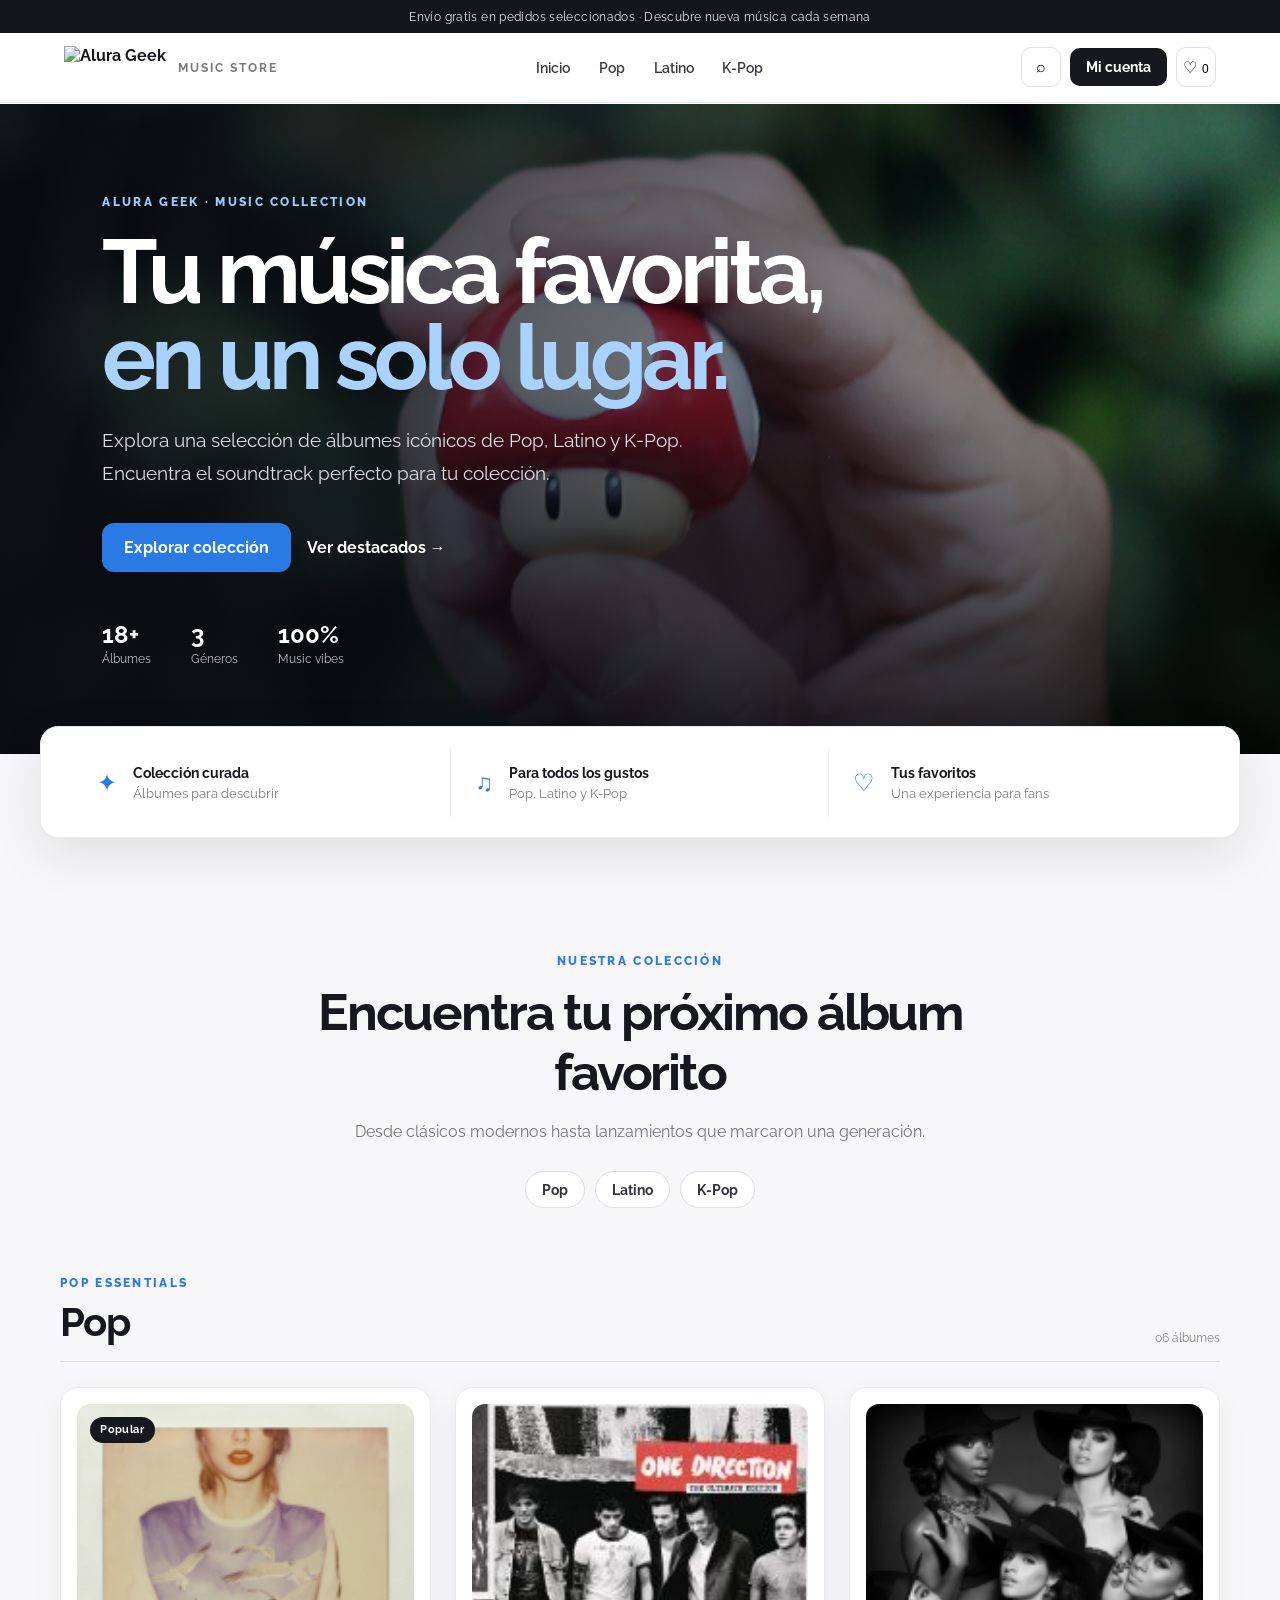
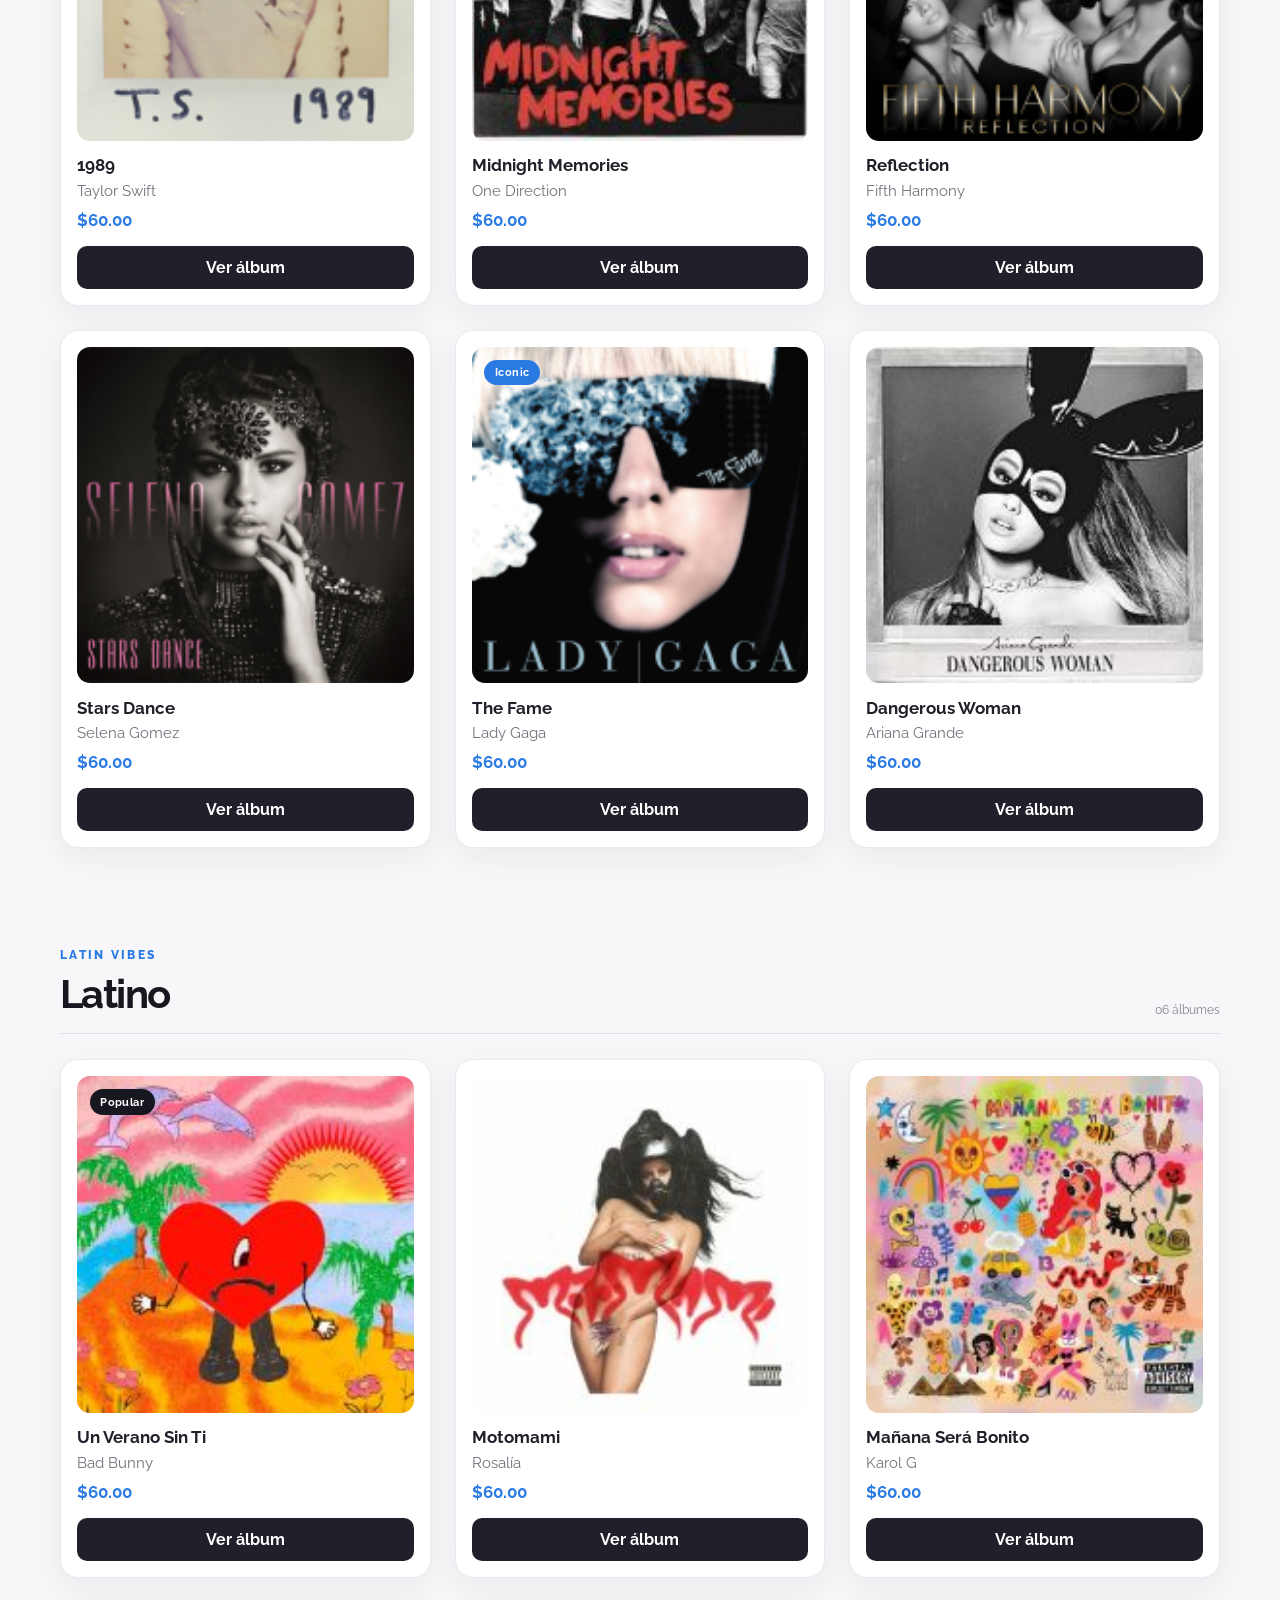
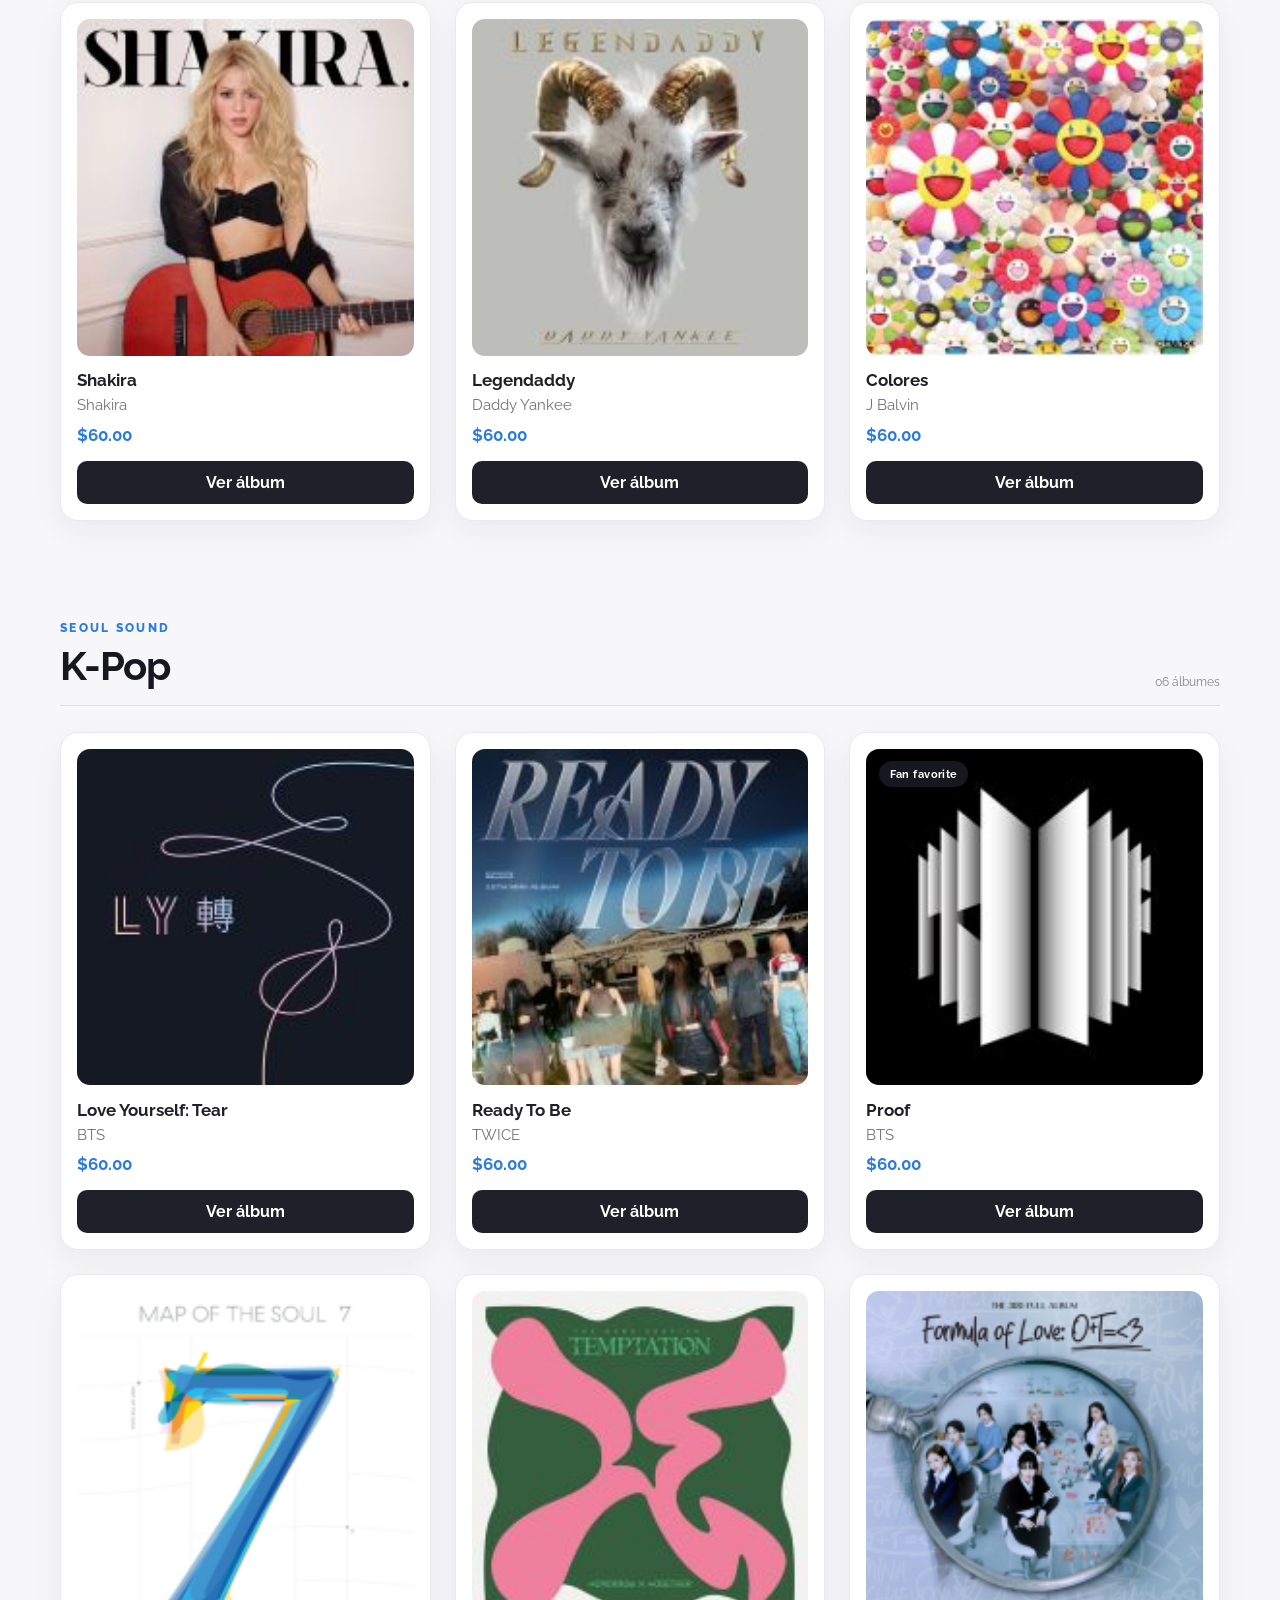
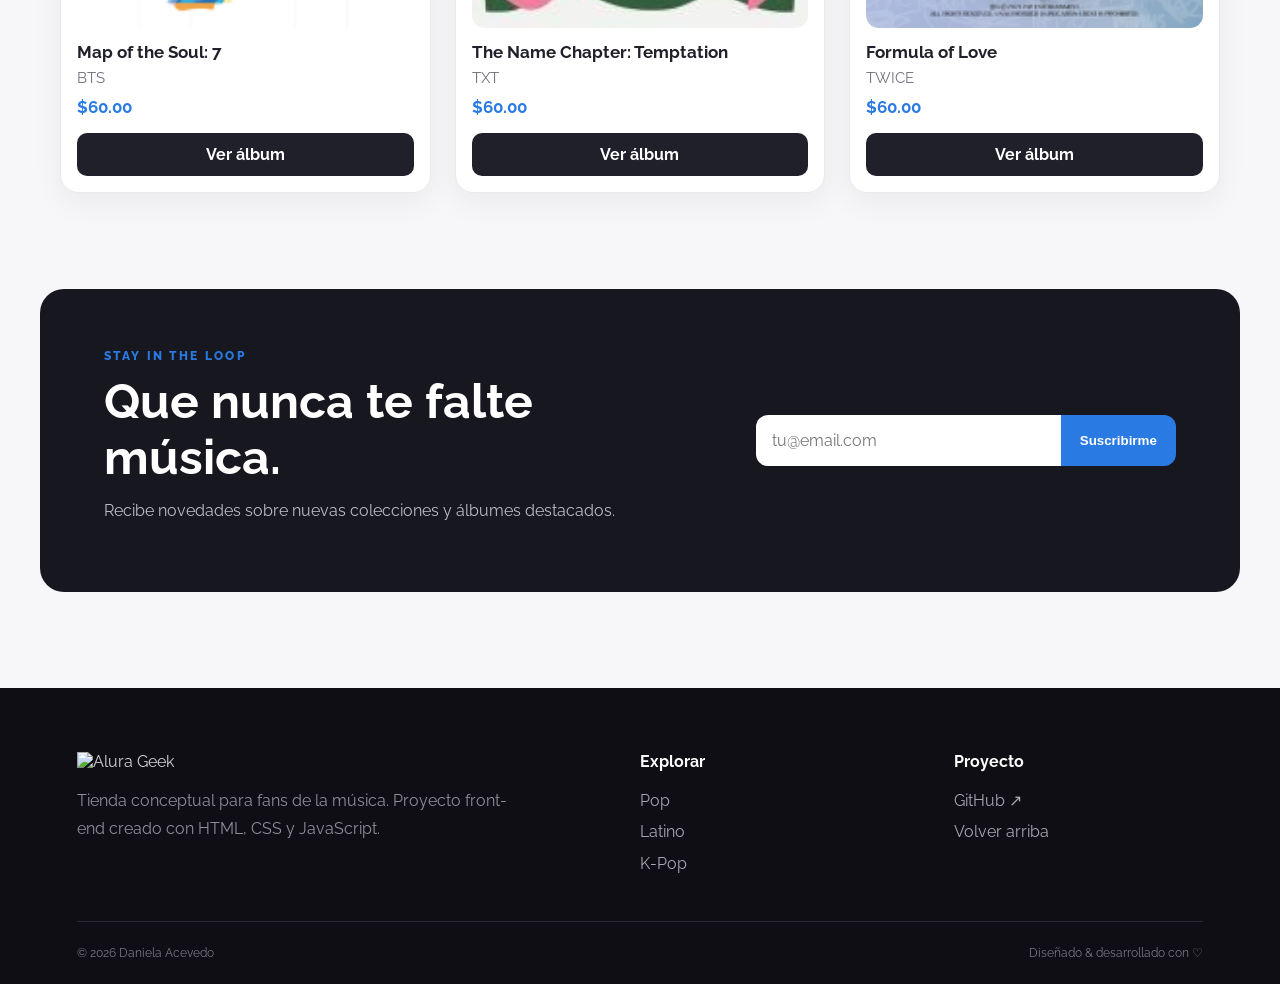
==== commit fb828f7e: "Point account button to refreshed login page" ====
--- a/index.html
+++ b/index.html
@@ -1 +1 @@
-<!DOCTYPE html><html lang="es"><head><meta charset="UTF-8"><meta name="viewport" content="width=device-width,initial-scale=1"><meta name="description" content="Alura Geek, tienda online de álbumes musicales creada por Daniela Acevedo."><title>Alura Geek | Music Store</title><link rel="preconnect" href="https://fonts.googleapis.com"><link rel="preconnect" href="https://fonts.gstatic.com" crossorigin><link href="https://fonts.googleapis.com/css2?family=Raleway:wght@400;500;600;700;800&display=swap" rel="stylesheet"><link rel="stylesheet" href="estilos.css"><link rel="stylesheet" href="css/producto.css"></head><body><div class="topbar">Envío gratis en pedidos seleccionados · Descubre nueva música cada semana</div><header class="header"><a class="brand" href="#inicio"><img src="img/logo.png" alt="Alura Geek"><span>Music Store</span></a><nav class="navbar"><ul class="menu"><li><a href="#inicio">Inicio</a></li><li><a href="#pop">Pop</a></li><li><a href="#latino">Latino</a></li><li><a href="#kpop">K-Pop</a></li></ul></nav><div class="header-actions"><button class="icon-button" id="searchToggle">⌕</button><a href="login.html" class="boton-login">Mi cuenta</a><button class="cart-button">♡ <span>0</span></button></div></header><div class="search-panel" id="searchPanel"><div class="search-wrap"><span>⌕</span><input id="searchInput" type="search" placeholder="Buscar álbum o artista..."><button id="searchClose">×</button></div></div><main><section class="hero" id="inicio"><div class="hero-overlay"></div><div class="hero-content"><span class="eyebrow">ALURA GEEK · MUSIC COLLECTION</span><h1>Tu música favorita,<br><em>en un solo lugar.</em></h1><p>Explora una selección de álbumes icónicos de Pop, Latino y K-Pop. Encuentra el soundtrack perfecto para tu colección.</p><div class="hero-actions"><a class="primary-cta" href="#catalogo">Explorar colección</a><a class="secondary-cta" href="#destacados">Ver destacados →</a></div><div class="hero-stats"><div><strong>18+</strong><span>Álbumes</span></div><div><strong>3</strong><span>Géneros</span></div><div><strong>100%</strong><span>Music vibes</span></div></div></div></section><section class="benefits"><article><span>✦</span><div><strong>Colección curada</strong><small>Álbumes para descubrir</small></div></article><article><span>♫</span><div><strong>Para todos los gustos</strong><small>Pop, Latino y K-Pop</small></div></article><article><span>♡</span><div><strong>Tus favoritos</strong><small>Una experiencia para fans</small></div></article></section><section class="intro" id="destacados"><span class="section-kicker">NUESTRA COLECCIÓN</span><h2>Encuentra tu próximo álbum favorito</h2><p>Desde clásicos modernos hasta lanzamientos que marcaron una generación.</p><div class="category-pills"><a href="#pop">Pop</a><a href="#latino">Latino</a><a href="#kpop">K-Pop</a></div></section><div class="catalog" id="catalogo"><section id="pop" class="music-section"><div class="section-heading"><div><span class="section-kicker">POP ESSENTIALS</span><h2>Pop</h2></div><span class="section-count">06 álbumes</span></div><ul class="lista-productos"><li class="producto"><span class="badge">Popular</span><img src="img/1989 taylor swift.png" alt="1989 de Taylor Swift"><h3 class="descripcion-producto">1989</h3><p class="artista">Taylor Swift</p><p class="precio-producto">$60.00</p><a href="#" class="boton-producto">Ver álbum</a></li><li class="producto"><img src="img/midnight memories - one direction.jpg" alt="Midnight Memories"><h3 class="descripcion-producto">Midnight Memories</h3><p class="artista">One Direction</p><p class="precio-producto">$60.00</p><a href="#" class="boton-producto">Ver álbum</a></li><li class="producto"><img src="img/reflection -  fifth harmony.png" alt="Reflection"><h3 class="descripcion-producto">Reflection</h3><p class="artista">Fifth Harmony</p><p class="precio-producto">$60.00</p><a href="#" class="boton-producto">Ver álbum</a></li><li class="producto"><img src="img/stars dance - selena gomez.png" alt="Stars Dance"><h3 class="descripcion-producto">Stars Dance</h3><p class="artista">Selena Gomez</p><p class="precio-producto">$60.00</p><a href="#" class="boton-producto">Ver álbum</a></li><li class="producto"><span class="badge new">Iconic</span><img src="img/the tame - lady gaga.png" alt="The Fame"><h3 class="descripcion-producto">The Fame</h3><p class="artista">Lady Gaga</p><p class="precio-producto">$60.00</p><a href="#" class="boton-producto">Ver álbum</a></li><li class="producto"><img src="img/dangerous woman - ariana grande.jpg" alt="Dangerous Woman"><h3 class="descripcion-producto">Dangerous Woman</h3><p class="artista">Ariana Grande</p><p class="precio-producto">$60.00</p><a href="#" class="boton-producto">Ver álbum</a></li></ul></section><section id="latino" class="music-section"><div class="section-heading"><div><span class="section-kicker">LATIN VIBES</span><h2>Latino</h2></div><span class="section-count">06 álbumes</span></div><ul class="lista-productos"><li class="producto"><span class="badge">Popular</span><img src="img/un verano sin ti - bad bunny.jpg" alt="Un Verano Sin Ti"><h3 class="descripcion-producto">Un Verano Sin Ti</h3><p class="artista">Bad Bunny</p><p class="precio-producto">$60.00</p><a href="#" class="boton-producto">Ver álbum</a></li><li class="producto"><img src="img/motomami-rosalia.jpg" alt="Motomami"><h3 class="descripcion-producto">Motomami</h3><p class="artista">Rosalía</p><p class="precio-producto">$60.00</p><a href="#" class="boton-producto">Ver álbum</a></li><li class="producto"><img src="img/mañana será bonito -karol g.jpg" alt="Mañana Será Bonito"><h3 class="descripcion-producto">Mañana Será Bonito</h3><p class="artista">Karol G</p><p class="precio-producto">$60.00</p><a href="#" class="boton-producto">Ver álbum</a></li><li class="producto"><img src="img/shakira-shakira.jpg" alt="Shakira"><h3 class="descripcion-producto">Shakira</h3><p class="artista">Shakira</p><p class="precio-producto">$60.00</p><a href="#" class="boton-producto">Ver álbum</a></li><li class="producto"><img src="img/legendaddy - daddy yankee.jpg" alt="Legendaddy"><h3 class="descripcion-producto">Legendaddy</h3><p class="artista">Daddy Yankee</p><p class="precio-producto">$60.00</p><a href="#" class="boton-producto">Ver álbum</a></li><li class="producto"><img src="img/colores -jbalvin.jpg" alt="Colores"><h3 class="descripcion-producto">Colores</h3><p class="artista">J Balvin</p><p class="precio-producto">$60.00</p><a href="#" class="boton-producto">Ver álbum</a></li></ul></section><section id="kpop" class="music-section"><div class="section-heading"><div><span class="section-kicker">SEOUL SOUND</span><h2>K-Pop</h2></div><span class="section-count">06 álbumes</span></div><ul class="lista-productos"><li class="producto"><img src="img/love yourself tear -bts.jpg" alt="Love Yourself Tear"><h3 class="descripcion-producto">Love Yourself: Tear</h3><p class="artista">BTS</p><p class="precio-producto">$60.00</p><a href="#" class="boton-producto">Ver álbum</a></li><li class="producto"><img src="img/ready to be - twice.jpg" alt="Ready To Be"><h3 class="descripcion-producto">Ready To Be</h3><p class="artista">TWICE</p><p class="precio-producto">$60.00</p><a href="#" class="boton-producto">Ver álbum</a></li><li class="producto"><span class="badge">Fan favorite</span><img src="img/proof - bts.jpg" alt="Proof"><h3 class="descripcion-producto">Proof</h3><p class="artista">BTS</p><p class="precio-producto">$60.00</p><a href="#" class="boton-producto">Ver álbum</a></li><li class="producto"><img src="img/map of the soul - bts.png" alt="Map of the Soul 7"><h3 class="descripcion-producto">Map of the Soul: 7</h3><p class="artista">BTS</p><p class="precio-producto">$60.00</p><a href="#" class="boton-producto">Ver álbum</a></li><li class="producto"><img src="img/the name chapter temptation - txt.jpg" alt="The Name Chapter Temptation"><h3 class="descripcion-producto">The Name Chapter: Temptation</h3><p class="artista">TXT</p><p class="precio-producto">$60.00</p><a href="#" class="boton-producto">Ver álbum</a></li><li class="producto"><img src="img/formula of love-twice.png" alt="Formula of Love"><h3 class="descripcion-producto">Formula of Love</h3><p class="artista">TWICE</p><p class="precio-producto">$60.00</p><a href="#" class="boton-producto">Ver álbum</a></li></ul></section></div><section class="newsletter"><div><span class="section-kicker">STAY IN THE LOOP</span><h2>Que nunca te falte música.</h2><p>Recibe novedades sobre nuevas colecciones y álbumes destacados.</p></div><form id="newsletterForm"><input type="email" placeholder="tu@email.com" required><button>Suscribirme</button></form></section></main><footer class="site-footer" id="contacto"><div class="footer-main"><div class="footer-brand"><img src="img/logo.png" alt="Alura Geek"><p>Tienda conceptual para fans de la música. Proyecto front-end creado con HTML, CSS y JavaScript.</p></div><div><strong>Explorar</strong><a href="#pop">Pop</a><a href="#latino">Latino</a><a href="#kpop">K-Pop</a></div><div><strong>Proyecto</strong><a href="https://github.com/dacevedocubillo/Alura-Geek" target="_blank" rel="noreferrer">GitHub ↗</a><a href="#inicio">Volver arriba</a></div></div><div class="footer-bottom"><span>© 2026 Daniela Acevedo</span><span>Diseñado & desarrollado con ♡</span></div></footer><div id="modalProducto" class="modal"><div class="modal-content"><button class="cerrar">×</button><img id="modalImagen" src="" alt=""><span class="section-kicker">ALURA GEEK</span><h2 id="modalTitulo"></h2><p id="modalArtista"></p><p id="modalPrecio"></p><button class="boton-comprar">Agregar a favoritos ♡</button></div></div><script>const modal=document.getElementById('modalProducto'),closeBtn=modal.querySelector('.cerrar');document.querySelectorAll('.boton-producto').forEach(b=>b.addEventListener('click',e=>{e.preventDefault();const p=b.closest('.producto');document.getElementById('modalTitulo').textContent=p.querySelector('.descripcion-producto').textContent;document.getElementById('modalArtista').textContent=p.querySelector('.artista').textContent;document.getElementById('modalPrecio').textContent=p.querySelector('.precio-producto').textContent;const img=p.querySelector('img');document.getElementById('modalImagen').src=img.src;document.getElementById('modalImagen').alt=img.alt;modal.style.display='flex'}));closeBtn.onclick=()=>modal.style.display='none';window.addEventListener('click',e=>{if(e.target===modal)modal.style.display='none'});document.addEventListener('keydown',e=>{if(e.key==='Escape')modal.style.display='none'});const panel=document.getElementById('searchPanel'),input=document.getElementById('searchInput');document.getElementById('searchToggle').onclick=()=>{panel.classList.toggle('open');if(panel.classList.contains('open'))input.focus()};document.getElementById('searchClose').onclick=()=>{panel.classList.remove('open');input.value='';filterProducts('')};function filterProducts(q){document.querySelectorAll('.producto').forEach(p=>p.style.display=p.textContent.toLowerCase().includes(q.toLowerCase())?'flex':'none')}input.addEventListener('input',e=>filterProducts(e.target.value));document.getElementById('newsletterForm').addEventListener('submit',e=>{e.preventDefault();const b=e.currentTarget.querySelector('button');b.textContent='¡Gracias! ✓';b.disabled=true});</script></body></html>+<!DOCTYPE html><html lang="es"><head><meta charset="UTF-8"><meta name="viewport" content="width=device-width,initial-scale=1"><meta name="description" content="Alura Geek, tienda online de álbumes musicales creada por Daniela Acevedo."><title>Alura Geek | Music Store</title><link rel="preconnect" href="https://fonts.googleapis.com"><link rel="preconnect" href="https://fonts.gstatic.com" crossorigin><link href="https://fonts.googleapis.com/css2?family=Raleway:wght@400;500;600;700;800&display=swap" rel="stylesheet"><link rel="stylesheet" href="estilos.css"><link rel="stylesheet" href="css/producto.css"></head><body><div class="topbar">Envío gratis en pedidos seleccionados · Descubre nueva música cada semana</div><header class="header"><a class="brand" href="#inicio"><img src="img/logo.png" alt="Alura Geek"><span>Music Store</span></a><nav class="navbar"><ul class="menu"><li><a href="#inicio">Inicio</a></li><li><a href="#pop">Pop</a></li><li><a href="#latino">Latino</a></li><li><a href="#kpop">K-Pop</a></li></ul></nav><div class="header-actions"><button class="icon-button" id="searchToggle">⌕</button><a href="login.html?v=2" class="boton-login">Mi cuenta</a><button class="cart-button">♡ <span>0</span></button></div></header><div class="search-panel" id="searchPanel"><div class="search-wrap"><span>⌕</span><input id="searchInput" type="search" placeholder="Buscar álbum o artista..."><button id="searchClose">×</button></div></div><main><section class="hero" id="inicio"><div class="hero-overlay"></div><div class="hero-content"><span class="eyebrow">ALURA GEEK · MUSIC COLLECTION</span><h1>Tu música favorita,<br><em>en un solo lugar.</em></h1><p>Explora una selección de álbumes icónicos de Pop, Latino y K-Pop. Encuentra el soundtrack perfecto para tu colección.</p><div class="hero-actions"><a class="primary-cta" href="#catalogo">Explorar colección</a><a class="secondary-cta" href="#destacados">Ver destacados →</a></div><div class="hero-stats"><div><strong>18+</strong><span>Álbumes</span></div><div><strong>3</strong><span>Géneros</span></div><div><strong>100%</strong><span>Music vibes</span></div></div></div></section><section class="benefits"><article><span>✦</span><div><strong>Colección curada</strong><small>Álbumes para descubrir</small></div></article><article><span>♫</span><div><strong>Para todos los gustos</strong><small>Pop, Latino y K-Pop</small></div></article><article><span>♡</span><div><strong>Tus favoritos</strong><small>Una experiencia para fans</small></div></article></section><section class="intro" id="destacados"><span class="section-kicker">NUESTRA COLECCIÓN</span><h2>Encuentra tu próximo álbum favorito</h2><p>Desde clásicos modernos hasta lanzamientos que marcaron una generación.</p><div class="category-pills"><a href="#pop">Pop</a><a href="#latino">Latino</a><a href="#kpop">K-Pop</a></div></section><div class="catalog" id="catalogo"><section id="pop" class="music-section"><div class="section-heading"><div><span class="section-kicker">POP ESSENTIALS</span><h2>Pop</h2></div><span class="section-count">06 álbumes</span></div><ul class="lista-productos"><li class="producto"><span class="badge">Popular</span><img src="img/1989 taylor swift.png" alt="1989 de Taylor Swift"><h3 class="descripcion-producto">1989</h3><p class="artista">Taylor Swift</p><p class="precio-producto">$60.00</p><a href="#" class="boton-producto">Ver álbum</a></li><li class="producto"><img src="img/midnight memories - one direction.jpg" alt="Midnight Memories"><h3 class="descripcion-producto">Midnight Memories</h3><p class="artista">One Direction</p><p class="precio-producto">$60.00</p><a href="#" class="boton-producto">Ver álbum</a></li><li class="producto"><img src="img/reflection -  fifth harmony.png" alt="Reflection"><h3 class="descripcion-producto">Reflection</h3><p class="artista">Fifth Harmony</p><p class="precio-producto">$60.00</p><a href="#" class="boton-producto">Ver álbum</a></li><li class="producto"><img src="img/stars dance - selena gomez.png" alt="Stars Dance"><h3 class="descripcion-producto">Stars Dance</h3><p class="artista">Selena Gomez</p><p class="precio-producto">$60.00</p><a href="#" class="boton-producto">Ver álbum</a></li><li class="producto"><span class="badge new">Iconic</span><img src="img/the tame - lady gaga.png" alt="The Fame"><h3 class="descripcion-producto">The Fame</h3><p class="artista">Lady Gaga</p><p class="precio-producto">$60.00</p><a href="#" class="boton-producto">Ver álbum</a></li><li class="producto"><img src="img/dangerous woman - ariana grande.jpg" alt="Dangerous Woman"><h3 class="descripcion-producto">Dangerous Woman</h3><p class="artista">Ariana Grande</p><p class="precio-producto">$60.00</p><a href="#" class="boton-producto">Ver álbum</a></li></ul></section><section id="latino" class="music-section"><div class="section-heading"><div><span class="section-kicker">LATIN VIBES</span><h2>Latino</h2></div><span class="section-count">06 álbumes</span></div><ul class="lista-productos"><li class="producto"><span class="badge">Popular</span><img src="img/un verano sin ti - bad bunny.jpg" alt="Un Verano Sin Ti"><h3 class="descripcion-producto">Un Verano Sin Ti</h3><p class="artista">Bad Bunny</p><p class="precio-producto">$60.00</p><a href="#" class="boton-producto">Ver álbum</a></li><li class="producto"><img src="img/motomami-rosalia.jpg" alt="Motomami"><h3 class="descripcion-producto">Motomami</h3><p class="artista">Rosalía</p><p class="precio-producto">$60.00</p><a href="#" class="boton-producto">Ver álbum</a></li><li class="producto"><img src="img/mañana será bonito -karol g.jpg" alt="Mañana Será Bonito"><h3 class="descripcion-producto">Mañana Será Bonito</h3><p class="artista">Karol G</p><p class="precio-producto">$60.00</p><a href="#" class="boton-producto">Ver álbum</a></li><li class="producto"><img src="img/shakira-shakira.jpg" alt="Shakira"><h3 class="descripcion-producto">Shakira</h3><p class="artista">Shakira</p><p class="precio-producto">$60.00</p><a href="#" class="boton-producto">Ver álbum</a></li><li class="producto"><img src="img/legendaddy - daddy yankee.jpg" alt="Legendaddy"><h3 class="descripcion-producto">Legendaddy</h3><p class="artista">Daddy Yankee</p><p class="precio-producto">$60.00</p><a href="#" class="boton-producto">Ver álbum</a></li><li class="producto"><img src="img/colores -jbalvin.jpg" alt="Colores"><h3 class="descripcion-producto">Colores</h3><p class="artista">J Balvin</p><p class="precio-producto">$60.00</p><a href="#" class="boton-producto">Ver álbum</a></li></ul></section><section id="kpop" class="music-section"><div class="section-heading"><div><span class="section-kicker">SEOUL SOUND</span><h2>K-Pop</h2></div><span class="section-count">06 álbumes</span></div><ul class="lista-productos"><li class="producto"><img src="img/love yourself tear -bts.jpg" alt="Love Yourself Tear"><h3 class="descripcion-producto">Love Yourself: Tear</h3><p class="artista">BTS</p><p class="precio-producto">$60.00</p><a href="#" class="boton-producto">Ver álbum</a></li><li class="producto"><img src="img/ready to be - twice.jpg" alt="Ready To Be"><h3 class="descripcion-producto">Ready To Be</h3><p class="artista">TWICE</p><p class="precio-producto">$60.00</p><a href="#" class="boton-producto">Ver álbum</a></li><li class="producto"><span class="badge">Fan favorite</span><img src="img/proof - bts.jpg" alt="Proof"><h3 class="descripcion-producto">Proof</h3><p class="artista">BTS</p><p class="precio-producto">$60.00</p><a href="#" class="boton-producto">Ver álbum</a></li><li class="producto"><img src="img/map of the soul - bts.png" alt="Map of the Soul 7"><h3 class="descripcion-producto">Map of the Soul: 7</h3><p class="artista">BTS</p><p class="precio-producto">$60.00</p><a href="#" class="boton-producto">Ver álbum</a></li><li class="producto"><img src="img/the name chapter temptation - txt.jpg" alt="The Name Chapter Temptation"><h3 class="descripcion-producto">The Name Chapter: Temptation</h3><p class="artista">TXT</p><p class="precio-producto">$60.00</p><a href="#" class="boton-producto">Ver álbum</a></li><li class="producto"><img src="img/formula of love-twice.png" alt="Formula of Love"><h3 class="descripcion-producto">Formula of Love</h3><p class="artista">TWICE</p><p class="precio-producto">$60.00</p><a href="#" class="boton-producto">Ver álbum</a></li></ul></section></div><section class="newsletter"><div><span class="section-kicker">STAY IN THE LOOP</span><h2>Que nunca te falte música.</h2><p>Recibe novedades sobre nuevas colecciones y álbumes destacados.</p></div><form id="newsletterForm"><input type="email" placeholder="tu@email.com" required><button>Suscribirme</button></form></section></main><footer class="site-footer" id="contacto"><div class="footer-main"><div class="footer-brand"><img src="img/logo.png" alt="Alura Geek"><p>Tienda conceptual para fans de la música. Proyecto front-end creado con HTML, CSS y JavaScript.</p></div><div><strong>Explorar</strong><a href="#pop">Pop</a><a href="#latino">Latino</a><a href="#kpop">K-Pop</a></div><div><strong>Proyecto</strong><a href="https://github.com/dacevedocubillo/Alura-Geek" target="_blank" rel="noreferrer">GitHub ↗</a><a href="#inicio">Volver arriba</a></div></div><div class="footer-bottom"><span>© 2026 Daniela Acevedo</span><span>Diseñado & desarrollado con ♡</span></div></footer><div id="modalProducto" class="modal"><div class="modal-content"><button class="cerrar">×</button><img id="modalImagen" src="" alt=""><span class="section-kicker">ALURA GEEK</span><h2 id="modalTitulo"></h2><p id="modalArtista"></p><p id="modalPrecio"></p><button class="boton-comprar">Agregar a favoritos ♡</button></div></div><script>const modal=document.getElementById('modalProducto'),closeBtn=modal.querySelector('.cerrar');document.querySelectorAll('.boton-producto').forEach(b=>b.addEventListener('click',e=>{e.preventDefault();const p=b.closest('.producto');document.getElementById('modalTitulo').textContent=p.querySelector('.descripcion-producto').textContent;document.getElementById('modalArtista').textContent=p.querySelector('.artista').textContent;document.getElementById('modalPrecio').textContent=p.querySelector('.precio-producto').textContent;const img=p.querySelector('img');document.getElementById('modalImagen').src=img.src;document.getElementById('modalImagen').alt=img.alt;modal.style.display='flex'}));closeBtn.onclick=()=>modal.style.display='none';window.addEventListener('click',e=>{if(e.target===modal)modal.style.display='none'});document.addEventListener('keydown',e=>{if(e.key==='Escape')modal.style.display='none'});const panel=document.getElementById('searchPanel'),input=document.getElementById('searchInput');document.getElementById('searchToggle').onclick=()=>{panel.classList.toggle('open');if(panel.classList.contains('open'))input.focus()};document.getElementById('searchClose').onclick=()=>{panel.classList.remove('open');input.value='';filterProducts('')};function filterProducts(q){document.querySelectorAll('.producto').forEach(p=>p.style.display=p.textContent.toLowerCase().includes(q.toLowerCase())?'flex':'none')}input.addEventListener('input',e=>filterProducts(e.target.value));document.getElementById('newsletterForm').addEventListener('submit',e=>{e.preventDefault();const b=e.currentTarget.querySelector('button');b.textContent='¡Gracias! ✓';b.disabled=true});</script></body></html>
--- a/estilos.css
+++ b/estilos.css
@@ -1 +1 @@
-*{box-sizing:border-box}html{scroll-behavior:smooth}body{margin:0;font-family:'Raleway',sans-serif;background:#f7f7fa;color:#20202a}.header{position:sticky;top:0;z-index:100;display:flex;align-items:center;gap:2rem;padding:.85rem clamp(1rem,5vw,4rem);background:rgba(255,255,255,.94);border-bottom:1px solid #e8e8ef;box-shadow:0 6px 24px rgba(20,20,35,.06);backdrop-filter:blur(12px)}.logo img{height:46px;width:auto;display:block}.navbar{flex:1}.navbar .menu{display:flex;list-style:none;gap:1.7rem;justify-content:center;margin:0;padding:0}.navbar .menu a{color:#353541;text-decoration:none;font-weight:600;font-size:.95rem;transition:.2s}.navbar .menu a:hover{color:#2a7ae4}.boton-login,.banner-button,.boton-mensaje{display:inline-block;background:#2a7ae4;color:#fff;padding:.75rem 1.2rem;border:0;border-radius:10px;text-decoration:none;font-weight:700;cursor:pointer;transition:.2s}.boton-login:hover,.banner-button:hover,.boton-mensaje:hover{background:#1e62bb;transform:translateY(-1px)}.banner{min-height:520px;height:68vh;display:flex;align-items:center;justify-content:flex-start;padding:0 clamp(1.25rem,8vw,8rem);color:#fff;position:relative;background:url('img/banner-image.png') center/cover no-repeat}.banner::before{content:'';position:absolute;inset:0;background:linear-gradient(90deg,rgba(9,12,24,.82),rgba(9,12,24,.34) 58%,rgba(9,12,24,.08))}.banner-content{position:relative;z-index:1;max-width:650px;text-align:left}.banner-title{font-size:clamp(2.5rem,6vw,4.8rem);line-height:1.02;margin:0 0 1rem;font-weight:700;letter-spacing:-.04em}.banner-subtitle{font-size:clamp(1.05rem,2vw,1.35rem);margin:0 0 1.8rem;color:#f1f1f5}.contenido-productos{padding:4.5rem clamp(1rem,5vw,4rem);background:#f7f7fa}.contenido-productos section{max-width:1200px;margin:0 auto 5rem;scroll-margin-top:100px}.titulo{text-align:left;font-size:clamp(1.8rem,3vw,2.4rem);margin:0 0 1.6rem;color:#20202a;letter-spacing:-.03em}.lista-productos{list-style:none;padding:0;margin:0;display:grid;grid-template-columns:repeat(3,minmax(0,1fr));gap:1.5rem}.producto{display:flex;flex-direction:column;background:#fff;border:1px solid #e9e9ef;border-radius:18px;padding:1rem;text-align:left;box-shadow:0 10px 30px rgba(30,35,55,.06);transition:transform .25s ease,box-shadow .25s ease}.producto:hover{transform:translateY(-6px);box-shadow:0 18px 40px rgba(30,35,55,.12)}.producto img{width:100%;aspect-ratio:1/1;object-fit:cover;border-radius:13px;margin-bottom:1rem}.descripcion-producto{font-size:1.08rem;font-weight:700;margin:.2rem 0;color:#20202a}.artista{font-size:.92rem;color:#72727d;margin:.25rem 0 .75rem}.precio-producto{font-size:1.08rem;color:#20202a;font-weight:700;margin:auto 0 1rem}.boton-producto{display:block;text-align:center;background:#20202a;color:#fff;padding:.7rem 1rem;border-radius:10px;text-decoration:none;font-weight:700;transition:.2s}.boton-producto:hover{background:#2a7ae4}.rodapie{background:#171821;color:#fff;padding:4rem clamp(1rem,5vw,4rem)}.rodapie .contenido{display:grid;grid-template-columns:auto 1fr minmax(280px,420px);gap:4rem;max-width:1200px;margin:0 auto;align-items:start}.rodapie-logo{height:60px;width:auto}.links{display:flex;flex-direction:column;gap:.85rem}.links a{color:#c9c9d1;text-decoration:none}.links a:hover{color:#fff}.contacto{min-width:0}.titulo-hable-nosotros{font-size:1.35rem;margin:0 0 1rem}.campos{display:flex;flex-direction:column;gap:.8rem}.campo-nombre,.campo-mensaje{width:100%;padding:.9rem 1rem;border:1px solid #3a3b47;border-radius:10px;font:inherit;background:#23242e;color:#fff}.campo-nombre:focus,.campo-mensaje:focus{outline:2px solid #2a7ae4;border-color:transparent}.footer{background:#0f1016;color:#aaaab4;text-align:center;padding:1.2rem;font-size:.88rem}.footer .titulo-footer{margin:0}.modal{display:none;position:fixed;z-index:1000;inset:0;background:rgba(8,9,14,.72);justify-content:center;align-items:center;padding:1rem;backdrop-filter:blur(6px)}.modal-content{background:#fff;padding:2rem;border-radius:18px;width:100%;max-width:420px;text-align:center;box-shadow:0 24px 70px rgba(0,0,0,.28);position:relative}.modal-content img{width:100%;max-height:280px;object-fit:contain;border-radius:12px}.cerrar{position:absolute;top:12px;right:16px;font-size:1.7rem;cursor:pointer}.boton-comprar{background:#2a7ae4;color:#fff;border:0;border-radius:10px;padding:.8rem 1.2rem;font-weight:700;cursor:pointer}@media(max-width:900px){.header{flex-wrap:wrap;gap:1rem}.navbar{order:3;flex-basis:100%;overflow-x:auto}.navbar .menu{justify-content:flex-start;white-space:nowrap;padding-bottom:.25rem}.lista-productos{grid-template-columns:repeat(2,minmax(0,1fr))}.rodapie .contenido{grid-template-columns:1fr 1fr}.contacto{grid-column:1/-1}.banner{min-height:430px;height:58vh}}@media(max-width:600px){.header{padding:.75rem 1rem}.logo img{height:38px}.boton-login{margin-left:auto;padding:.6rem .8rem;font-size:.85rem}.navbar .menu{gap:1.15rem}.banner{min-height:400px;padding:0 1.25rem;background-position:center}.contenido-productos{padding:3rem 1rem}.contenido-productos section{margin-bottom:3.5rem}.lista-productos{grid-template-columns:1fr}.producto{max-width:420px;width:100%;margin:0 auto}.rodapie{padding:3rem 1.25rem}.rodapie .contenido{grid-template-columns:1fr;gap:2rem}.contacto{grid-column:auto}}+*{box-sizing:border-box}html{scroll-behavior:smooth}body{margin:0;font-family:'Raleway',sans-serif;color:#17171f;background:#f7f7f9}.topbar{background:#15151d;color:#e8e8ec;text-align:center;padding:.55rem 1rem;font-size:.78rem;letter-spacing:.03em}.header{position:sticky;top:0;z-index:100;display:flex;align-items:center;gap:2rem;padding:.85rem clamp(1rem,5vw,4.5rem);background:rgba(255,255,255,.95);border-bottom:1px solid #e9e9ed;backdrop-filter:blur(14px)}.brand{display:flex;align-items:center;gap:.75rem;color:#17171f;text-decoration:none;font-weight:700}.brand img{height:42px;width:auto}.brand span{font-size:.78rem;text-transform:uppercase;letter-spacing:.16em;color:#777781}.navbar{flex:1}.menu{display:flex;justify-content:center;gap:1.8rem;list-style:none;padding:0;margin:0}.menu a{text-decoration:none;color:#393943;font-size:.9rem;font-weight:600}.menu a:hover{color:#2a7ae4}.header-actions{display:flex;align-items:center;gap:.55rem}.icon-button,.cart-button{border:1px solid #dedee5;background:#fff;border-radius:10px;min-width:40px;height:40px;cursor:pointer;font-size:1rem}.cart-button span{font-size:.75rem}.boton-login{background:#17171f;color:#fff;padding:.7rem 1rem;border-radius:10px;text-decoration:none;font-size:.85rem;font-weight:700}.search-panel{max-height:0;overflow:hidden;background:#fff;transition:.3s;border-bottom:1px solid transparent}.search-panel.open{max-height:100px;border-color:#e5e5eb}.search-wrap{max-width:760px;margin:auto;padding:1rem;display:flex;align-items:center;gap:.75rem}.search-wrap input{flex:1;border:0;outline:0;font:inherit;font-size:1rem}.search-wrap button{border:0;background:none;font-size:1.5rem;cursor:pointer}.hero{position:relative;min-height:650px;display:flex;align-items:center;padding:5rem clamp(1.25rem,8vw,8rem);color:#fff;background:url('img/banner-image.png') center/cover no-repeat}.hero-overlay{position:absolute;inset:0;background:linear-gradient(90deg,rgba(10,10,18,.9) 0%,rgba(10,10,18,.62) 48%,rgba(10,10,18,.16) 100%)}.hero-content{position:relative;z-index:1;max-width:720px}.eyebrow,.section-kicker{font-size:.72rem;letter-spacing:.2em;font-weight:800;color:#2a7ae4}.hero .eyebrow{color:#9ecbff}.hero h1{font-size:clamp(3rem,7vw,6rem);line-height:.96;letter-spacing:-.055em;margin:1.2rem 0 1.4rem}.hero h1 em{font-style:normal;color:#a9d2ff}.hero p{font-size:clamp(1rem,1.8vw,1.2rem);line-height:1.75;color:#dddde5;max-width:620px}.hero-actions{display:flex;gap:1rem;align-items:center;margin:2rem 0 3rem}.primary-cta{background:#2a7ae4;color:#fff;text-decoration:none;padding:.95rem 1.35rem;border-radius:12px;font-weight:700}.secondary-cta{color:#fff;text-decoration:none;font-weight:700}.hero-stats{display:flex;gap:2.5rem}.hero-stats div{display:flex;flex-direction:column}.hero-stats strong{font-size:1.5rem}.hero-stats span{font-size:.75rem;color:#bdbdc7;margin-top:.2rem}.benefits{max-width:1200px;margin:-28px auto 0;position:relative;z-index:3;background:#fff;border:1px solid #e9e9ef;border-radius:18px;box-shadow:0 16px 50px rgba(25,25,40,.1);display:grid;grid-template-columns:repeat(3,1fr);padding:1.3rem 2rem}.benefits article{display:flex;align-items:center;gap:1rem;padding:1rem 1.5rem;border-right:1px solid #ededf1}.benefits article:last-child{border:0}.benefits article>span{font-size:1.5rem;color:#2a7ae4}.benefits div{display:flex;flex-direction:column;gap:.25rem}.benefits strong{font-size:.9rem}.benefits small{color:#7a7a84}.intro{text-align:center;max-width:720px;margin:7rem auto 4rem;padding:0 1rem}.intro h2{font-size:clamp(2rem,4vw,3.2rem);letter-spacing:-.04em;margin:.8rem 0}.intro p{color:#74747e;line-height:1.7}.category-pills{display:flex;justify-content:center;gap:.65rem;margin-top:1.6rem}.category-pills a{border:1px solid #dddde4;border-radius:999px;padding:.6rem 1rem;text-decoration:none;color:#33333d;font-size:.85rem;font-weight:700;background:#fff}.category-pills a:hover{background:#17171f;color:#fff}.catalog{max-width:1200px;margin:auto;padding:0 1.25rem}.music-section{margin-bottom:6rem;scroll-margin-top:110px}.section-heading{display:flex;justify-content:space-between;align-items:end;margin-bottom:1.6rem;border-bottom:1px solid #dddde3;padding-bottom:1rem}.section-heading h2{font-size:2.5rem;letter-spacing:-.04em;margin:.4rem 0 0}.section-count{font-size:.78rem;color:#83838d}.lista-productos{display:grid;grid-template-columns:repeat(3,minmax(0,1fr));gap:1.5rem;list-style:none;padding:0;margin:0}.producto{position:relative}.badge{position:absolute;z-index:2;top:1.8rem;left:1.8rem;background:#17171f;color:#fff;border-radius:999px;padding:.4rem .65rem;font-size:.67rem;font-weight:700;letter-spacing:.04em}.badge.new{background:#2a7ae4}.newsletter{max-width:1200px;margin:2rem auto 6rem;background:#17171f;color:#fff;border-radius:24px;padding:3.5rem clamp(1.5rem,5vw,4rem);display:flex;justify-content:space-between;align-items:center;gap:3rem}.newsletter h2{font-size:clamp(2rem,4vw,3rem);margin:.6rem 0}.newsletter p{color:#bdbdc7}.newsletter form{display:flex;min-width:min(100%,420px)}.newsletter input{flex:1;min-width:0;padding:1rem;border:0;border-radius:12px 0 0 12px;font:inherit}.newsletter button{border:0;background:#2a7ae4;color:#fff;padding:0 1.2rem;border-radius:0 12px 12px 0;font-weight:700;cursor:pointer}.site-footer{background:#0e0e14;color:#d2d2d8;padding:4rem clamp(1.25rem,6vw,6rem) 1.5rem}.footer-main{max-width:1200px;margin:auto;display:grid;grid-template-columns:2fr 1fr 1fr;gap:4rem}.footer-brand img{height:48px}.footer-brand p{max-width:440px;color:#8f8f99;line-height:1.7}.footer-main>div:not(.footer-brand){display:flex;flex-direction:column;gap:.8rem}.footer-main strong{color:#fff;margin-bottom:.4rem}.footer-main a{color:#a7a7b0;text-decoration:none}.footer-main a:hover{color:#fff}.footer-bottom{max-width:1200px;margin:3rem auto 0;padding-top:1.4rem;border-top:1px solid #292932;display:flex;justify-content:space-between;font-size:.78rem;color:#777781}.modal{display:none;position:fixed;z-index:1000;inset:0;background:rgba(7,7,12,.75);align-items:center;justify-content:center;padding:1rem;backdrop-filter:blur(8px)}.modal-content{position:relative;width:100%;max-width:420px;background:#fff;border-radius:22px;padding:1.5rem;text-align:center;box-shadow:0 30px 80px rgba(0,0,0,.3)}.modal-content img{width:100%;height:260px;object-fit:contain;border-radius:15px;margin-bottom:1.2rem}.modal-content h2{margin:.6rem 0 .2rem}.modal-content p{color:#777}.modal-content #modalPrecio{color:#2a7ae4;font-weight:800;font-size:1.2rem}.cerrar{position:absolute;right:12px;top:12px;width:36px;height:36px;border:0;border-radius:50%;background:#fff;font-size:1.4rem;cursor:pointer;box-shadow:0 3px 15px rgba(0,0,0,.12)}.boton-comprar{width:100%;border:0;background:#17171f;color:#fff;border-radius:11px;padding:.85rem;font-weight:700;cursor:pointer}@media(max-width:900px){.navbar{order:3;flex-basis:100%;overflow:auto}.header{flex-wrap:wrap;gap:.8rem}.menu{justify-content:flex-start;white-space:nowrap}.header-actions{margin-left:auto}.hero{min-height:580px}.benefits{margin:-20px 1rem 0}.lista-productos{grid-template-columns:repeat(2,1fr)}.newsletter{margin-left:1rem;margin-right:1rem;flex-direction:column;align-items:flex-start}.footer-main{grid-template-columns:1fr 1fr}.footer-brand{grid-column:1/-1}}@media(max-width:600px){.topbar{font-size:.68rem}.brand span,.boton-login{display:none}.header{padding:.7rem 1rem}.brand img{height:36px}.hero{min-height:600px;padding:4rem 1.25rem;background-position:center}.hero h1{font-size:3.2rem}.hero-actions{align-items:flex-start;flex-direction:column}.hero-stats{gap:1.4rem}.benefits{grid-template-columns:1fr;padding:.7rem 1rem}.benefits article{border-right:0;border-bottom:1px solid #ededf1}.benefits article:last-child{border:0}.intro{margin-top:5rem}.lista-productos{grid-template-columns:1fr}.section-heading h2{font-size:2rem}.newsletter{padding:2.5rem 1.2rem}.newsletter form{min-width:100%;flex-direction:column;gap:.6rem}.newsletter input,.newsletter button{border-radius:10px;padding:1rem}.footer-main{grid-template-columns:1fr;gap:2.5rem}.footer-brand{grid-column:auto}.footer-bottom{flex-direction:column;gap:.5rem}}
